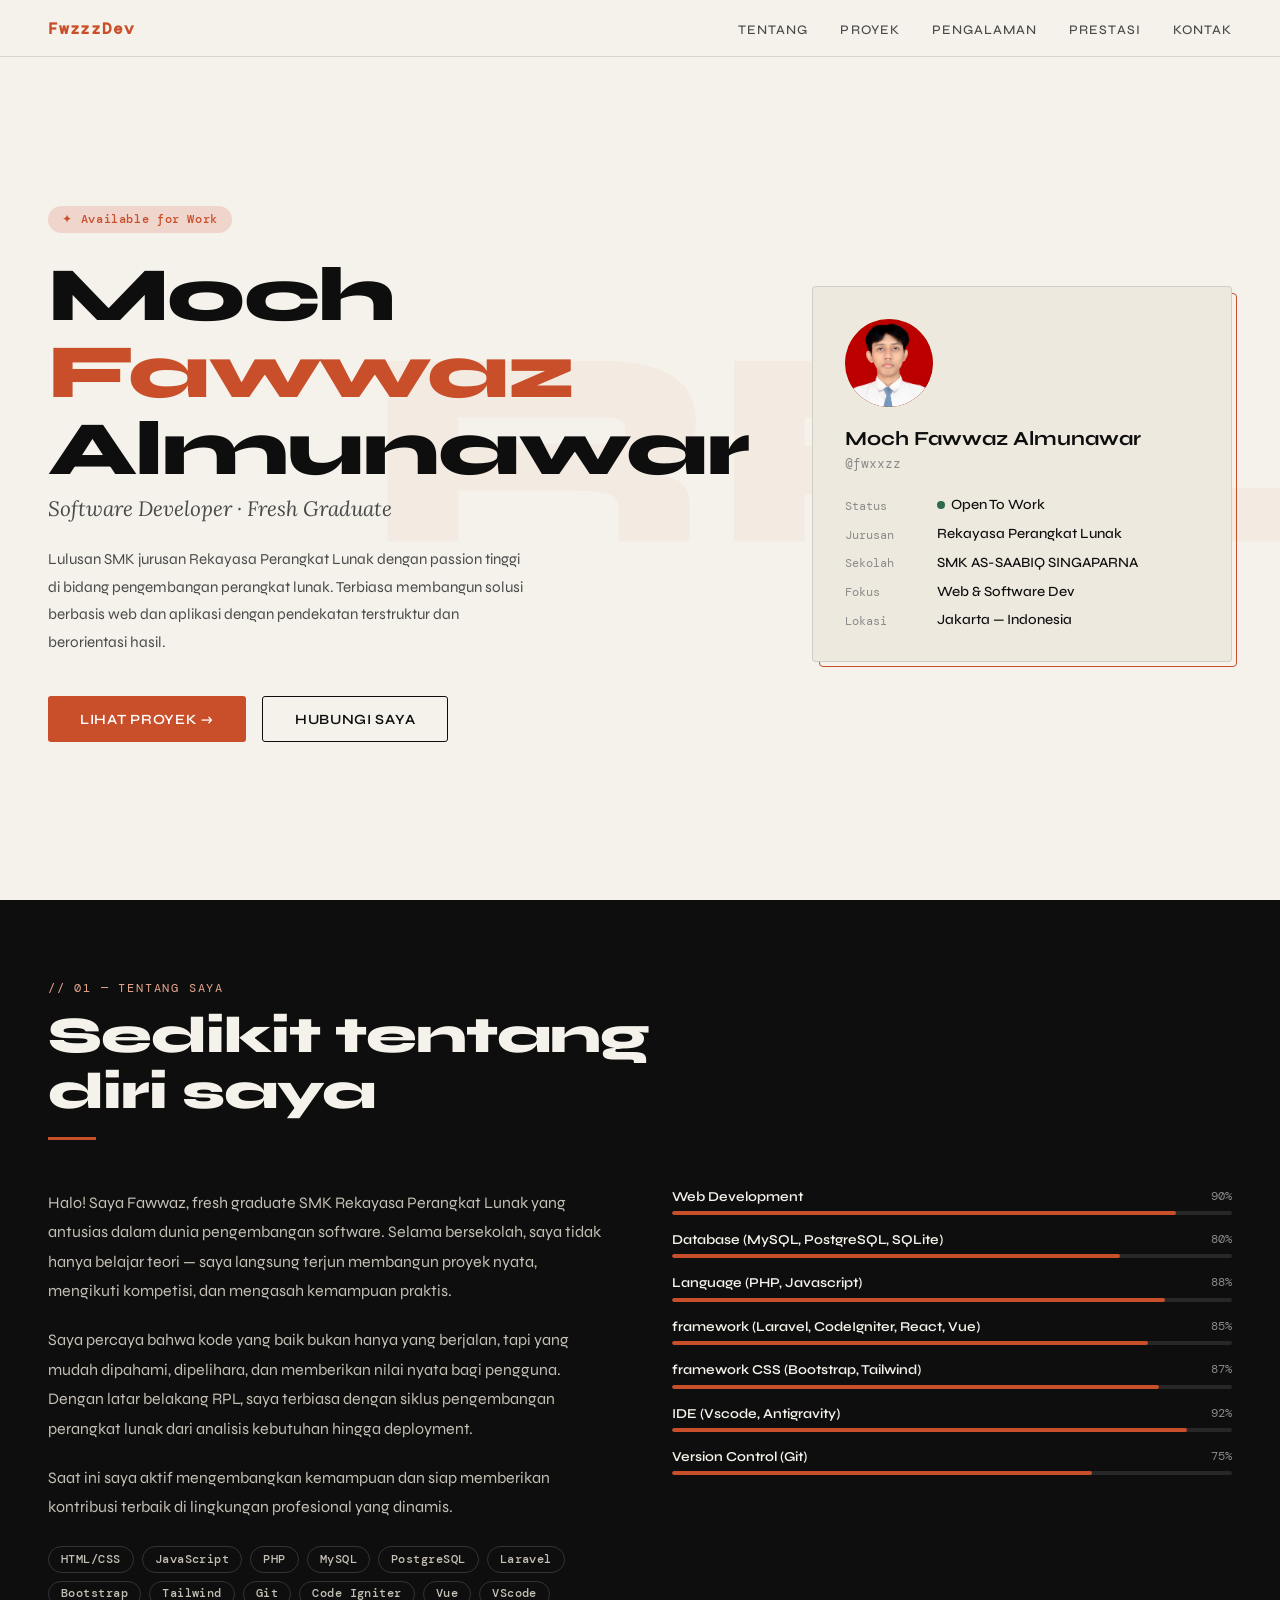
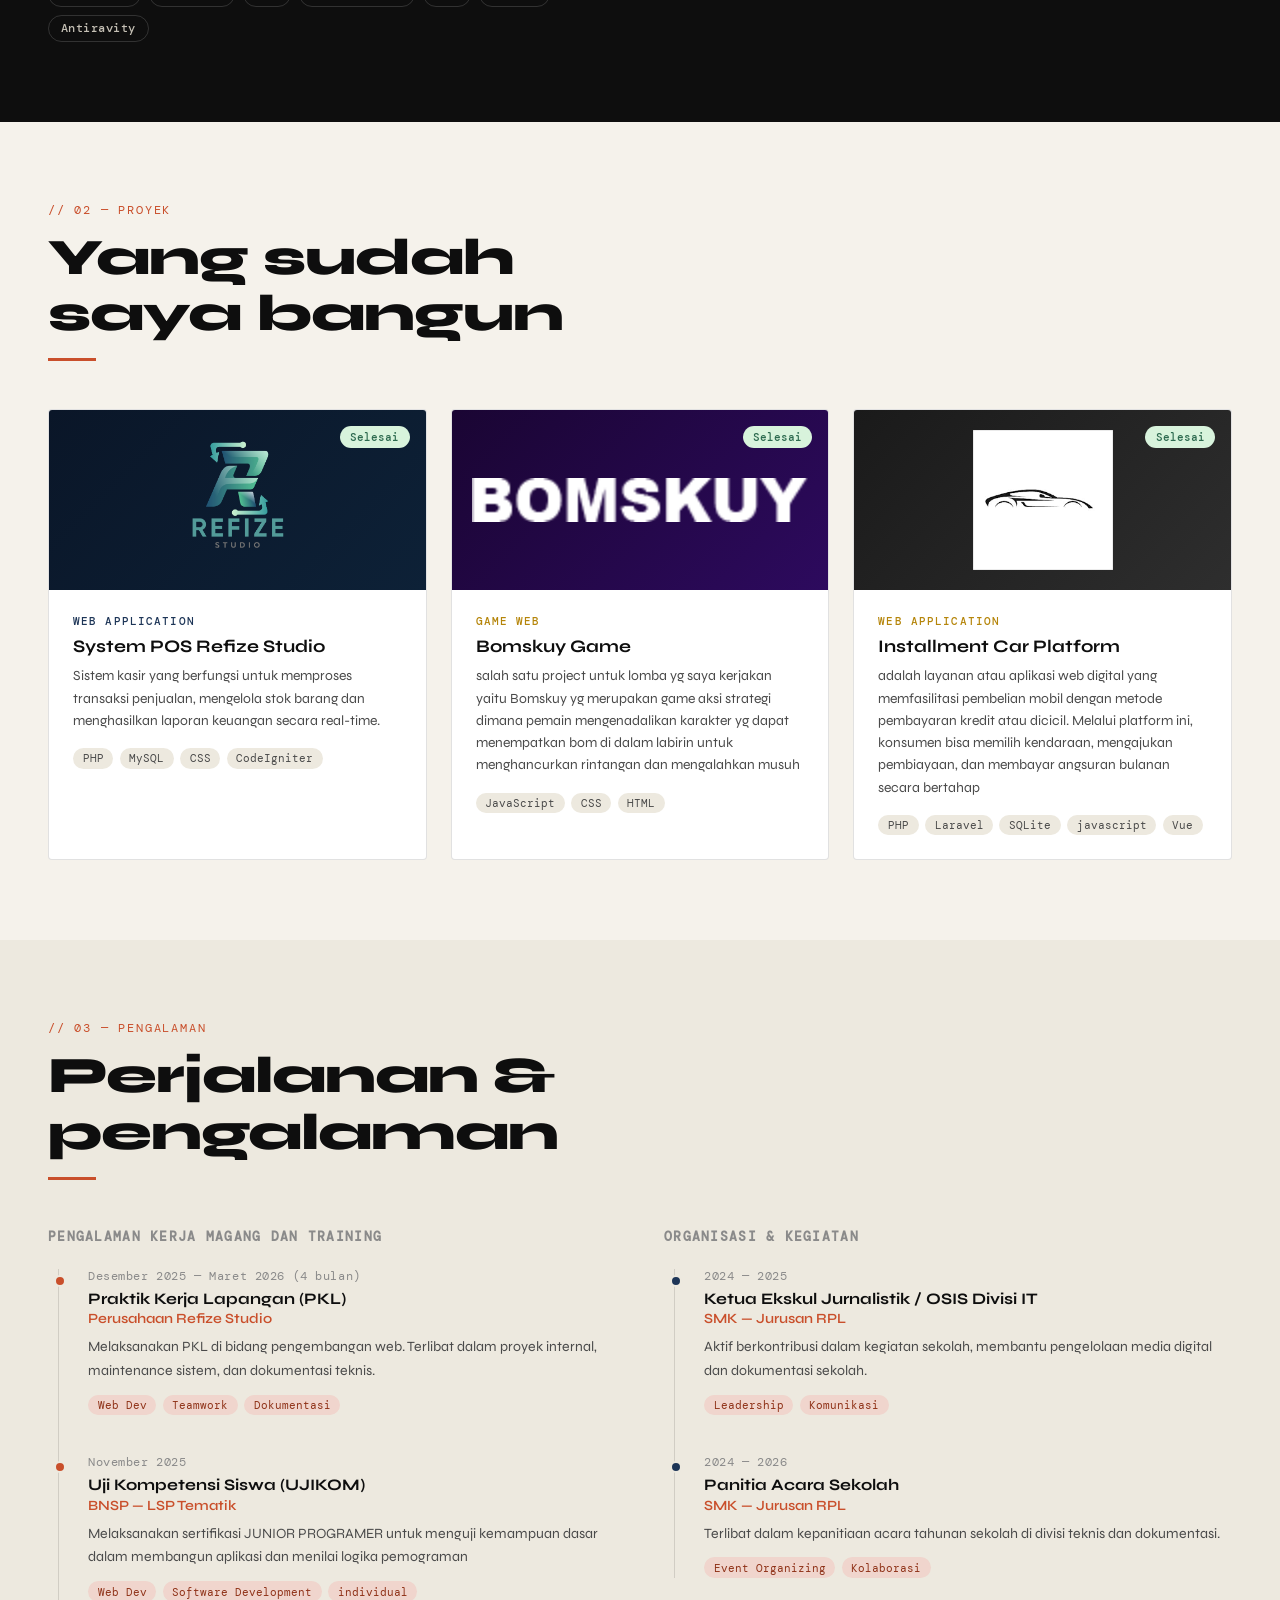
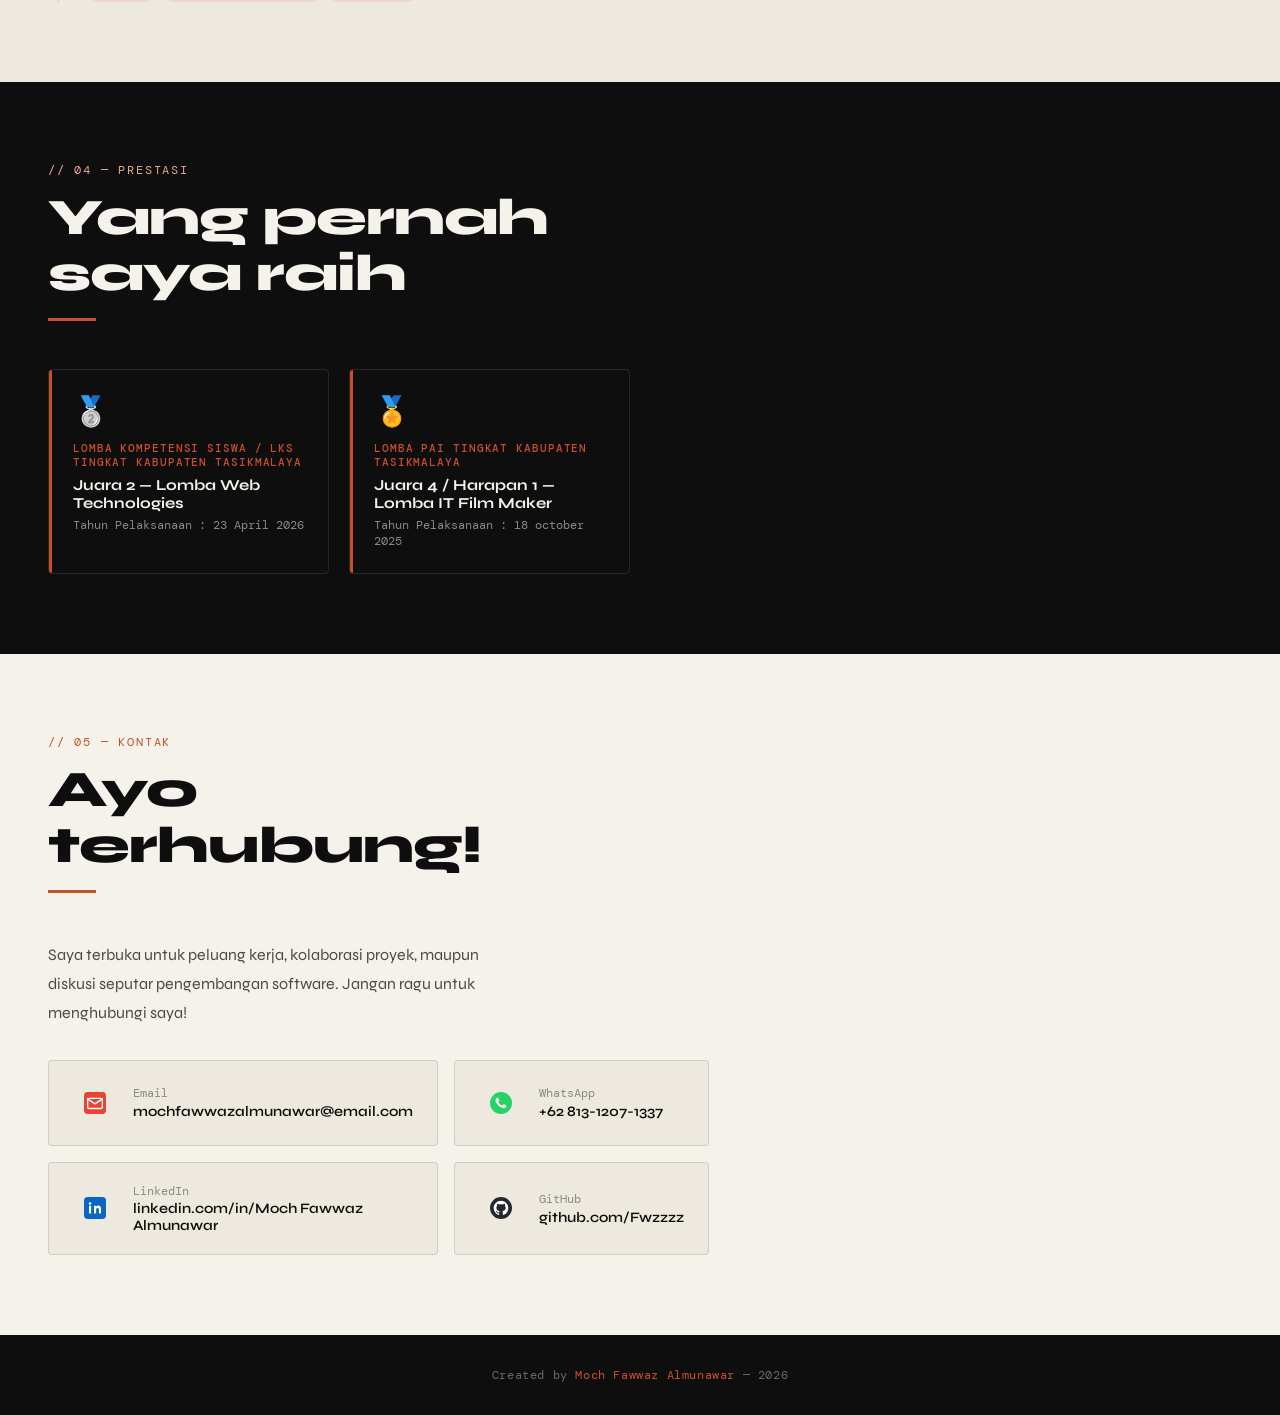
==== index.html @ de3f4bab "Fix index.html" ====
<!DOCTYPE html>
<html lang="id">
<head>
<meta charset="UTF-8">
<meta name="viewport" content="width=device-width, initial-scale=1.0">
<title>Moch Fawwaz Almunawar — RPL Developer</title>
<link href="https://fonts.googleapis.com/css2?family=Syne:wght@400;500;600;700;800&family=DM+Mono:wght@300;400;500&family=Lora:ital,wght@0,400;0,500;1,400&display=swap" rel="stylesheet">
<link rel="stylesheet" href="style.css">
</head>
<body>

<!-- NAV -->
<nav>
  <div class="nav-logo">FwzzzDev</div>
  <ul class="nav-links">
    <li><a href="#about">Tentang</a></li>
    <li><a href="#projects">Proyek</a></li>
    <li><a href="#experience">Pengalaman</a></li>
    <li><a href="#achievements">Prestasi</a></li>
    <li><a href="#contact">Kontak</a></li>
  </ul>
</nav>

<!-- HERO -->
<section id="hero">
  <div class="hero-bg-text">RPL</div>

  <div class="hero-left">
    <div class="hero-tag fade-up">✦ Available for Work</div>
    <h1 class="hero-name fade-up delay-1">Moch<br><span>Fawwaz</span><br>Almunawar</h1>
    <p class="hero-title fade-up delay-2">Software Developer · Fresh Graduate</p>
    <p class="hero-desc fade-up delay-3">
      Lulusan SMK jurusan Rekayasa Perangkat Lunak dengan passion tinggi di bidang pengembangan perangkat lunak. Terbiasa membangun solusi berbasis web dan aplikasi dengan pendekatan terstruktur dan berorientasi hasil.
    </p>
    <div class="hero-cta-group fade-up delay-4">
      <a href="#projects" class="btn-primary">Lihat Proyek →</a>
      <a href="#contact" class="btn-outline">Hubungi Saya</a>
    </div>
  </div>

  <div class="hero-right fade-up delay-2">
    <div class="profile-card">
      <div class="profile-avatar">
        <img src="assets/fawwaz.png" alt="Foto Fawwaz" class="profile-avatar-img">
      </div>
      <div class="profile-name">Moch Fawwaz Almunawar</div>
      <div class="profile-sub">@fwxxzz</div>
      <div class="profile-info">
        <div class="profile-row">
          <span class="label">Status</span>
          <span class="val"><span class="status-dot"></span>Open To Work</span>
        </div>
        <div class="profile-row">
          <span class="label">Jurusan</span>
          <span class="val">Rekayasa Perangkat Lunak</span>
        </div>
        <div class="profile-row">
          <span class="label">Sekolah</span>
          <span class="val">SMK AS-SAABIQ SINGAPARNA</span>
        </div>
        <div class="profile-row">
          <span class="label">Fokus</span>
          <span class="val">Web & Software Dev</span>
        </div>
        <div class="profile-row">
          <span class="label">Lokasi</span>
          <span class="val">Jakarta — Indonesia</span>
        </div>
      </div>
    </div>
  </div>
</section>

<!-- ABOUT -->
<section id="about">
  <div class="section-label">// 01 — Tentang Saya</div>
  <h2 class="section-title">Sedikit tentang<br>diri saya</h2>
  <div class="section-divider"></div>

  <div class="about-grid">
    <div class="about-text">
      <p>
        Halo! Saya Fawwaz, fresh graduate SMK Rekayasa Perangkat Lunak yang antusias dalam dunia pengembangan software. Selama bersekolah, saya tidak hanya belajar teori — saya langsung terjun membangun proyek nyata, mengikuti kompetisi, dan mengasah kemampuan praktis.
      </p>
      <p>
        Saya percaya bahwa kode yang baik bukan hanya yang berjalan, tapi yang mudah dipahami, dipelihara, dan memberikan nilai nyata bagi pengguna. Dengan latar belakang RPL, saya terbiasa dengan siklus pengembangan perangkat lunak dari analisis kebutuhan hingga deployment.
      </p>
      <p>
        Saat ini saya aktif mengembangkan kemampuan dan siap memberikan kontribusi terbaik di lingkungan profesional yang dinamis.
      </p>
      <div class="tech-tags">
        <span class="tech-tag">HTML/CSS</span>
        <span class="tech-tag">JavaScript</span>
        <span class="tech-tag">PHP</span>
        <span class="tech-tag">MySQL</span>
        <span class="tech-tag">PostgreSQL</span>
        <span class="tech-tag">Laravel</span>
        <span class="tech-tag">Bootstrap</span>
        <span class="tech-tag">Tailwind</span>
        <span class="tech-tag">Git</span>
        <span class="tech-tag">Code Igniter</span>
        <span class="tech-tag">Vue</span>
        <span class="tech-tag">VScode</span>
        <span class="tech-tag">Antiravity</span>
      </div>
    </div>

    <div class="skills-grid">
      <div class="skill-item">
        <div class="skill-header"><span class="skill-name">Web Development</span><span class="skill-pct">90%</span></div>
        <div class="skill-bar"><div class="skill-fill" style="width:90%"></div></div>
      </div>
      <div class="skill-item">
        <div class="skill-header"><span class="skill-name">Database (MySQL, PostgreSQL, SQLite)</span><span class="skill-pct">80%</span></div>
        <div class="skill-bar"><div class="skill-fill" style="width:80%"></div></div>
      </div>
      <div class="skill-item">
        <div class="skill-header"><span class="skill-name">Language (PHP, Javascript)</span><span class="skill-pct">88%</span></div>
        <div class="skill-bar"><div class="skill-fill" style="width:88%"></div></div>
      </div>
      <div class="skill-item">
        <div class="skill-header"><span class="skill-name">framework (Laravel, CodeIgniter, React, Vue)</span><span class="skill-pct">85%</span></div>
        <div class="skill-bar"><div class="skill-fill" style="width:85%"></div></div>
      </div>
      <div class="skill-item">
        <div class="skill-header"><span class="skill-name">framework CSS (Bootstrap, Tailwind)</span><span class="skill-pct">87%</span></div>
        <div class="skill-bar"><div class="skill-fill" style="width:87%"></div></div>
      </div>
      <div class="skill-item">
        <div class="skill-header"><span class="skill-name">IDE (Vscode, Antigravity)</span><span class="skill-pct">92%</span></div>
        <div class="skill-bar"><div class="skill-fill" style="width:92%"></div></div>
      </div>
      <div class="skill-item">
        <div class="skill-header"><span class="skill-name">Version Control (Git)</span><span class="skill-pct">75%</span></div>
        <div class="skill-bar"><div class="skill-fill" style="width:75%"></div></div>
      </div>
    </div>
  </div>
</section>

<!-- PROJECTS -->
<section id="projects">
  <div class="section-label">// 02 — Proyek</div>
  <h2 class="section-title">Yang sudah<br>saya bangun</h2>
  <div class="section-divider"></div>

  <div class="projects-grid">

    <a href="https://github.com/Fwzzzz/pos-system-refize" target="_blank" rel="noopener noreferrer"
       class="project-card project-card--linked"
       title="Lihat di GitHub">
      <div class="project-thumb project-thumb--img" style="background: linear-gradient(135deg, #0a1628 0%, #0d2137 100%);">
        <img src="assets/Refize.png" alt="Refize Studio POS" class="project-thumb-img">
        <span class="project-status status-done">Selesai</span>
        <span class="project-github-badge">
          <svg width="14" height="14" viewBox="0 0 24 24" fill="currentColor" style="vertical-align:middle;margin-right:4px"><path d="M12 0C5.37 0 0 5.37 0 12c0 5.31 3.435 9.795 8.205 11.385.6.105.825-.255.825-.57 0-.285-.015-1.23-.015-2.235-3.015.555-3.795-.735-4.035-1.41-.135-.345-.72-1.41-1.23-1.695-.42-.225-1.02-.78-.015-.795.945-.015 1.62.87 1.845 1.23 1.08 1.815 2.805 1.305 3.495.99.105-.78.42-1.305.765-1.605-2.67-.3-5.46-1.335-5.46-5.925 0-1.305.465-2.385 1.23-3.225-.12-.3-.54-1.53.12-3.18 0 0 1.005-.315 3.3 1.23.96-.27 1.98-.405 3-.405s2.04.135 3 .405c2.295-1.56 3.3-1.23 3.3-1.23.66 1.65.24 2.88.12 3.18.765.84 1.23 1.905 1.23 3.225 0 4.605-2.805 5.625-5.475 5.925.435.375.81 1.095.81 2.22 0 1.605-.015 2.895-.015 3.3 0 .315.225.69.825.57A12.02 12.02 0 0 0 24 12c0-6.63-5.37-12-12-12z"/></svg>
          View on GitHub
        </span>
      </div>
      <div class="project-body">
        <div class="project-type" style="color: var(--blue);">Web Application</div>
        <div class="project-title">System POS Refize Studio</div>
        <p class="project-desc">Sistem kasir yang berfungsi untuk memproses transaksi penjualan, mengelola stok barang dan menghasilkan laporan keuangan secara real-time.</p>
        <div class="project-stack">
          <span class="stack-pill">PHP</span>
          <span class="stack-pill">MySQL</span>
          <span class="stack-pill">CSS</span>
          <span class="stack-pill">CodeIgniter</span>
        </div>
      </div>
    </a>

    <a href="https://github.com/Fwzzzz/game-web-bomberman" target="_blank" rel="noopener noreferrer"
       class="project-card project-card--linked"
       title="Lihat di GitHub">
      <div class="project-thumb project-thumb--img" style="background: linear-gradient(135deg, #1a0533 0%, #2d0a5e 100%);">
        <img src="assets/bomskuy.png" alt="Bomskuy Game" class="project-thumb-img">
        <span class="project-status status-done">Selesai</span>
      </div>
      <div class="project-body">
        <div class="project-type" style="color: var(--gold);">Game Web</div>
        <div class="project-title">Bomskuy Game</div>
        <p class="project-desc">salah satu project untuk lomba yg saya kerjakan yaitu Bomskuy yg merupakan game aksi strategi dimana pemain mengenadalikan karakter yg dapat menempatkan bom di dalam labirin untuk menghancurkan rintangan dan mengalahkan musuh</p>
        <div class="project-stack">
          <span class="stack-pill">JavaScript</span>
          <span class="stack-pill">CSS</span>
          <span class="stack-pill">HTML</span>
        </div>
      </div>
    </a>

    <a href="https://github.com/Fwzzzz/car-rental-system" target="_blank" rel="noopener noreferrer"
       class="project-card project-card--linked"
       title="Lihat di GitHub">
      <div class="project-thumb project-thumb--img" style="background: linear-gradient(135deg, #1a1a1a 0%, #2e2e2e 100%);">
        <img src="assets/mobil.png" alt="Sistem Rental Mobil" class="project-thumb-img">
        <span class="project-status status-done">Selesai</span> 
      </div>
      <div class="project-body">
        <div class="project-type" style="color: var(--gold);">Web Application</div>
        <div class="project-title">Installment Car Platform</div>
        <p class="project-desc">adalah layanan atau aplikasi web digital yang memfasilitasi pembelian mobil dengan metode pembayaran kredit atau dicicil. Melalui platform ini, konsumen bisa memilih kendaraan, mengajukan pembiayaan, dan membayar angsuran bulanan secara bertahap</p>
        <div class="project-stack">
          <span class="stack-pill">PHP</span>
          <span class="stack-pill">Laravel</span>
          <span class="stack-pill">SQLite</span>
          <span class="stack-pill">javascript</span>
          <span class="stack-pill">Vue</span>
        </div>
      </div>
    </a>
    
</section>

<!-- EXPERIENCE -->
<section id="experience">
  <div class="section-label">// 03 — Pengalaman</div>
  <h2 class="section-title">Perjalanan &<br>pengalaman</h2>
  <div class="section-divider"></div>

  <div style="display: grid; grid-template-columns: 1fr 1fr; gap: 3rem; align-items: start;">
    <div>
      <h3 style="font-size: 0.8rem; font-family: var(--font-mono); color: var(--ink-muted); letter-spacing: 0.1em; text-transform: uppercase; margin-bottom: 1.5rem;">Pengalaman Kerja Magang dan Training</h3>
      <div class="timeline">
        <div class="timeline-item">
          <div class="timeline-dot"></div>
          <div class="timeline-date">Desember 2025 — Maret 2026 (4 bulan)</div>
          <div class="timeline-role">Praktik Kerja Lapangan (PKL)</div>
          <div class="timeline-org">Perusahaan Refize Studio</div>
          <p class="timeline-desc">Melaksanakan PKL di bidang pengembangan web. Terlibat dalam proyek internal, maintenance sistem, dan dokumentasi teknis.</p>
          <div class="timeline-tags">
            <span class="timeline-tag">Web Dev</span>
            <span class="timeline-tag">Teamwork</span>
            <span class="timeline-tag">Dokumentasi</span>
          </div>
        </div>

        <div class="timeline-item">
          <div class="timeline-dot"></div>
          <div class="timeline-date">November 2025</div>
          <div class="timeline-role">Uji Kompetensi Siswa (UJIKOM)</div>
          <div class="timeline-org">BNSP — LSP Tematik</div>
          <p class="timeline-desc">Melaksanakan sertifikasi JUNIOR PROGRAMER untuk menguji kemampuan dasar dalam membangun aplikasi dan menilai logika pemograman</p>
          <div class="timeline-tags">
            <span class="timeline-tag">Web Dev</span>
            <span class="timeline-tag">Software Development</span>
            <span class="timeline-tag">individual</span>
          </div>
        </div>
      </div>
    </div>

    <div>
      <h3 style="font-size: 0.8rem; font-family: var(--font-mono); color: var(--ink-muted); letter-spacing: 0.1em; text-transform: uppercase; margin-bottom: 1.5rem;">Organisasi & Kegiatan</h3>
      <div class="timeline">
        <div class="timeline-item">
          <div class="timeline-dot" style="background: var(--blue);"></div>
          <div class="timeline-date">2024 — 2025</div>
          <div class="timeline-role">Ketua Ekskul Jurnalistik / OSIS Divisi IT</div>
          <div class="timeline-org">SMK — Jurusan RPL</div>
          <p class="timeline-desc">Aktif berkontribusi dalam kegiatan sekolah, membantu pengelolaan media digital dan dokumentasi sekolah.</p>
          <div class="timeline-tags">
            <span class="timeline-tag">Leadership</span>
            <span class="timeline-tag">Komunikasi</span>
          </div>
        </div>

        <div class="timeline-item">
          <div class="timeline-dot" style="background: var(--blue);"></div>
          <div class="timeline-date">2024 — 2026</div>
          <div class="timeline-role">Panitia Acara Sekolah</div>
          <div class="timeline-org">SMK — Jurusan RPL</div>
          <p class="timeline-desc">Terlibat dalam kepanitiaan acara tahunan sekolah di divisi teknis dan dokumentasi.</p>
          <div class="timeline-tags">
            <span class="timeline-tag">Event Organizing</span>
            <span class="timeline-tag">Kolaborasi</span>
          </div>
        </div>
      </div>
    </div>
  </div>

</section>

<!-- ACHIEVEMENTS -->
<section id="achievements">
  <div class="section-label">// 04 — Prestasi</div>
  <h2 class="section-title">Yang pernah<br>saya raih</h2>
  <div class="section-divider"></div>

  <div class="achievements-grid">

    <div class="achievement-card">
      <span class="achievement-medal">🥈</span>
      <div class="achievement-level">Lomba Kompetensi Siswa / LKS Tingkat Kabupaten TASIKMALAYA</div>
      <div class="achievement-title">Juara 2 — Lomba Web Technologies</div>
      <div class="achievement-year">Tahun Pelaksanaan : 23 April 2026</div>
    </div>

    <div class="achievement-card">
      <span class="achievement-medal">🏅</span>
      <div class="achievement-level">Lomba PAI Tingkat Kabupaten TASIKMALAYA</div>
      <div class="achievement-title">Juara 4 / Harapan 1 — Lomba IT Film Maker</div>
      <div class="achievement-year">Tahun Pelaksanaan : 18 october 2025</div>
    </div>
  </div>

</section>

<!-- CONTACT -->
<section id="contact">
  <div class="contact-wrap">
    <div class="section-label">// 05 — Kontak</div>
    <h2 class="section-title">Ayo<br>terhubung!</h2>
    <div class="section-divider"></div>
    <p style="font-size: 1rem; line-height: 1.8; color: var(--ink-soft); max-width: 480px;">
      Saya terbuka untuk peluang kerja, kolaborasi proyek, maupun diskusi seputar pengembangan software. Jangan ragu untuk menghubungi saya!
    </p>

    <div class="contact-grid">

      <!-- EMAIL -->
      <a href="mailto:mochfawwazalmunawar@email.com" class="contact-card">
        <div class="contact-icon contact-icon--email">
          <svg xmlns="http://www.w3.org/2000/svg" width="22" height="22" viewBox="0 0 24 24" fill="none">
            <rect width="24" height="24" rx="4" fill="#EA4335"/>
            <path d="M4 7.5L12 13L20 7.5" stroke="white" stroke-width="1.5" stroke-linecap="round" stroke-linejoin="round"/>
            <rect x="4" y="7" width="16" height="11" rx="1.5" stroke="white" stroke-width="1.5" fill="none"/>
          </svg>
        </div>
        <div>
          <div class="contact-label">Email</div>
          <div class="contact-val">mochfawwazalmunawar@email.com</div>
        </div>
      </a>

      <!-- WHATSAPP -->
      <a href="https://wa.me/6281312071337" class="contact-card" target="_blank" rel="noopener noreferrer">
        <div class="contact-icon contact-icon--wa">
          <svg xmlns="http://www.w3.org/2000/svg" width="22" height="22" viewBox="0 0 24 24" fill="white">
            <rect width="24" height="24" rx="12" fill="#25D366"/>
            <path d="M17.472 14.382c-.297-.149-1.758-.867-2.03-.967-.273-.099-.471-.148-.67.15-.197.297-.767.966-.94 1.164-.173.199-.347.223-.644.075-.297-.15-1.255-.463-2.39-1.475-.883-.788-1.48-1.761-1.653-2.059-.173-.297-.018-.458.13-.606.134-.133.298-.347.446-.52.149-.174.198-.298.298-.497.099-.198.05-.371-.025-.52-.075-.149-.669-1.612-.916-2.207-.242-.579-.487-.5-.669-.51-.173-.008-.371-.01-.57-.01-.198 0-.52.074-.792.372-.272.297-1.04 1.016-1.04 2.479 0 1.462 1.065 2.875 1.213 3.074.149.198 2.096 3.2 5.077 4.487.709.306 1.262.489 1.694.625.712.227 1.36.195 1.871.118.571-.085 1.758-.719 2.006-1.413.248-.694.248-1.289.173-1.413-.074-.124-.272-.198-.57-.347z"/>
          </svg>
        </div>
        <div>
          <div class="contact-label">WhatsApp</div>
          <div class="contact-val">+62 813-1207-1337</div>
        </div>
      </a>

      <!-- LINKEDIN -->
      <a href="https://linkedin.com/in/Moch Fawwaz Al munawar" class="contact-card" target="_blank" rel="noopener noreferrer">
        <div class="contact-icon contact-icon--linkedin">
          <svg xmlns="http://www.w3.org/2000/svg" width="22" height="22" viewBox="0 0 24 24" fill="white">
            <rect width="24" height="24" rx="4" fill="#0A66C2"/>
            <path d="M7.75 9.5H5.5V18H7.75V9.5Z"/>
            <circle cx="6.625" cy="7.125" r="1.375"/>
            <path d="M18.5 18H16.25V13.75C16.25 12.75 15.625 12 14.75 12C13.875 12 13.25 12.75 13.25 13.75V18H11V9.5H13.25V10.625C13.75 9.875 14.625 9.375 15.625 9.375C17.25 9.375 18.5 10.625 18.5 12.5V18Z"/>
          </svg>
        </div>
        <div>
          <div class="contact-label">LinkedIn</div>
          <div class="contact-val">linkedin.com/in/Moch Fawwaz Almunawar</div>
        </div>
      </a>

      <!-- GITHUB -->
      <a href="https://github.com/Fwzzzz" class="contact-card" target="_blank" rel="noopener noreferrer">
        <div class="contact-icon contact-icon--github">
          <svg xmlns="http://www.w3.org/2000/svg" width="22" height="22" viewBox="0 0 24 24" fill="white">
            <rect width="24" height="24" rx="12" fill="#24292F"/>
            <path fill-rule="evenodd" clip-rule="evenodd" d="M12 4C7.58 4 4 7.58 4 12c0 3.54 2.29 6.53 5.47 7.59.4.07.55-.17.55-.38 0-.19-.01-.82-.01-1.49-2.01.37-2.53-.49-2.69-.94-.09-.23-.48-.94-.82-1.13-.28-.15-.68-.52-.01-.53.63-.01 1.08.58 1.23.82.72 1.21 1.87.87 2.33.66.07-.52.28-.87.51-1.07-1.78-.2-3.64-.89-3.64-3.95 0-.87.31-1.59.82-2.15-.08-.2-.36-1.02.08-2.12 0 0 .67-.21 2.2.82a7.65 7.65 0 0 1 2-.27c.68 0 1.36.09 2 .27 1.53-1.04 2.2-.82 2.2-.82.44 1.1.16 1.92.08 2.12.51.56.82 1.27.82 2.15 0 3.07-1.87 3.75-3.65 3.95.29.25.54.73.54 1.48 0 1.07-.01 1.93-.01 2.2 0 .21.15.46.55.38A8.013 8.013 0 0 0 20 12c0-4.42-3.58-8-8-8z"/>
          </svg>
        </div>
        <div>
          <div class="contact-label">GitHub</div>
          <div class="contact-val">github.com/Fwzzzz</div>
        </div>
      </a>

    </div>
  </div>
</section>

<!-- FOOTER -->
<footer>
  <p>Created by <span>Moch Fawwaz Almunawar</span> — 2026</p>
</footer>

</body>
</html>
---- style.css ----
/* =============================================
   Portfolio — Moch Fawwaz Almunawar
   style.css
   ============================================= */

*, *::before, *::after { box-sizing: border-box; margin: 0; padding: 0; }

:root {
  --ink: #0e0e0e;
  --ink-soft: #4a4a4a;
  --ink-muted: #8a8a8a;
  --paper: #f5f2eb;
  --paper-warm: #ede9df;
  --accent: #c94f2b;
  --accent-light: #f0d5cd;
  --accent-dark: #8f3218;
  --green: #2d6a4f;
  --green-light: #d8f3dc;
  --blue: #1d3557;
  --blue-light: #d6e4f0;
  --gold: #b5850a;
  --gold-light: #fef3cd;
  --border: rgba(14,14,14,0.12);
  --font-display: 'Syne', sans-serif;
  --font-mono: 'DM Mono', monospace;
  --font-serif: 'Lora', serif;
}

html { scroll-behavior: smooth; }
body {
  font-family: var(--font-display);
  background: var(--paper);
  color: var(--ink);
  overflow-x: hidden;
}

/* ---- NAV ---- */
nav {
  position: fixed; top: 0; left: 0; right: 0; z-index: 100;
  display: flex; align-items: center; justify-content: space-between;
  padding: 1.1rem 3rem;
  background: rgba(245,242,235,0.88);
  backdrop-filter: blur(12px);
  border-bottom: 1px solid var(--border);
}
.nav-logo {
  font-size: 1rem; font-weight: 700; letter-spacing: 0.05em;
  color: var(--accent); font-family: var(--font-mono);
}
.nav-links { display: flex; gap: 2rem; list-style: none; }
.nav-links a {
  font-size: 0.82rem; font-weight: 500; letter-spacing: 0.08em;
  color: var(--ink-soft); text-decoration: none; text-transform: uppercase;
  transition: color 0.2s;
}
.nav-links a:hover { color: var(--accent); }

/* ---- HERO ---- */
#hero {
  min-height: 100vh;
  display: grid; grid-template-columns: 1fr 1fr;
  align-items: center;
  padding: 6rem 3rem 3rem;
  gap: 4rem;
  position: relative;
  overflow: hidden;
}
.hero-bg-text {
  position: absolute; right: -2rem; top: 50%; transform: translateY(-50%);
  font-size: 22vw; font-weight: 800; color: rgba(201,79,43,0.05);
  line-height: 1; pointer-events: none; user-select: none;
  font-family: var(--font-display);
}
.hero-left { position: relative; z-index: 1; }
.hero-tag {
  display: inline-block;
  font-family: var(--font-mono); font-size: 0.78rem; font-weight: 500;
  color: var(--accent); background: var(--accent-light);
  padding: 0.35rem 0.9rem; border-radius: 2rem; margin-bottom: 1.5rem;
  letter-spacing: 0.05em;
}
.hero-name {
  font-size: clamp(2.8rem, 6vw, 5.5rem);
  font-weight: 800; line-height: 1.0;
  letter-spacing: -0.02em;
  margin-bottom: 0.5rem;
}
.hero-name span { color: var(--accent); }
.hero-title {
  font-family: var(--font-serif); font-style: italic;
  font-size: 1.3rem; color: var(--ink-soft);
  margin-bottom: 1.5rem;
}
.hero-desc {
  font-size: 0.95rem; line-height: 1.8; color: var(--ink-soft);
  max-width: 480px; margin-bottom: 2.5rem;
}
.hero-cta-group { display: flex; gap: 1rem; flex-wrap: wrap; }
.btn-primary {
  display: inline-flex; align-items: center; gap: 0.5rem;
  background: var(--accent); color: #fff;
  padding: 0.85rem 2rem; border-radius: 3px;
  font-family: var(--font-display); font-weight: 600; font-size: 0.88rem;
  letter-spacing: 0.05em; text-decoration: none; text-transform: uppercase;
  transition: background 0.2s, transform 0.15s;
  border: none; cursor: pointer;
}
.btn-primary:hover { background: var(--accent-dark); transform: translateY(-1px); }
.btn-outline {
  display: inline-flex; align-items: center; gap: 0.5rem;
  border: 1.5px solid var(--ink); color: var(--ink);
  padding: 0.85rem 2rem; border-radius: 3px;
  font-family: var(--font-display); font-weight: 600; font-size: 0.88rem;
  letter-spacing: 0.05em; text-decoration: none; text-transform: uppercase;
  transition: border-color 0.2s, color 0.2s, transform 0.15s;
}
.btn-outline:hover { border-color: var(--accent); color: var(--accent); transform: translateY(-1px); }

.hero-right { position: relative; z-index: 1; }
.profile-card {
  background: var(--paper-warm); border: 1px solid var(--border);
  border-radius: 4px; padding: 2rem;
  position: relative;
}
.profile-card::before {
  content: '';
  position: absolute; top: 6px; left: 6px; right: -6px; bottom: -6px;
  border: 1px solid var(--accent); border-radius: 4px; z-index: -1;
}
.profile-avatar {
  width: 88px; height: 88px; border-radius: 50%;
  background: linear-gradient(135deg, var(--accent) 0%, var(--accent-dark) 100%);
  display: flex; align-items: center; justify-content: center;
  font-size: 2.2rem; font-weight: 800; color: #fff;
  margin-bottom: 1.2rem; letter-spacing: -0.02em;
  overflow: hidden;
}
.profile-avatar-img {
  width: 100%; height: 100%;
  object-fit: cover; object-position: top center;
  border-radius: 50%;
  display: block;
}
.profile-name { font-size: 1.25rem; font-weight: 700; margin-bottom: 0.25rem; }
.profile-sub { font-size: 0.82rem; color: var(--ink-muted); font-family: var(--font-mono); margin-bottom: 1.5rem; }
.profile-info { display: flex; flex-direction: column; gap: 0.7rem; }
.profile-row {
  display: flex; align-items: flex-start; gap: 0.75rem;
  font-size: 0.88rem;
}
.profile-row .label {
  font-family: var(--font-mono); font-size: 0.75rem; color: var(--ink-muted);
  min-width: 80px; padding-top: 0.1rem;
}
.profile-row .val { color: var(--ink); font-weight: 500; }
.status-dot {
  display: inline-block; width: 8px; height: 8px; border-radius: 50%;
  background: var(--green); margin-right: 6px;
  animation: pulse 2s infinite;
}
@keyframes pulse {
  0%, 100% { opacity: 1; }
  50% { opacity: 0.4; }
}

/* ---- SECTION BASE ---- */
section { padding: 5rem 3rem; }
.section-label {
  font-family: var(--font-mono); font-size: 0.75rem;
  color: var(--accent); letter-spacing: 0.15em; text-transform: uppercase;
  margin-bottom: 0.75rem;
}
.section-title {
  font-size: clamp(2rem, 4vw, 3.2rem);
  font-weight: 800; letter-spacing: -0.02em; line-height: 1.1;
  margin-bottom: 1rem;
}
.section-divider {
  width: 3rem; height: 3px; background: var(--accent);
  margin-bottom: 3rem;
}

/* ---- ABOUT ---- */
#about { background: var(--ink); color: #f5f2eb; }
#about .section-label { color: #e8a88e; }
#about .section-title { color: #f5f2eb; }
#about .section-divider { background: var(--accent); }
.about-grid { display: grid; grid-template-columns: 1fr 1fr; gap: 4rem; align-items: start; }
.about-text p {
  font-size: 1rem; line-height: 1.85; color: #c5c0b5;
  margin-bottom: 1.2rem;
}
.about-text p:last-child { margin-bottom: 0; }
.skills-grid { display: flex; flex-direction: column; gap: 1rem; }
.skill-item {}
.skill-header { display: flex; justify-content: space-between; margin-bottom: 0.4rem; }
.skill-name { font-size: 0.85rem; font-weight: 600; color: #f5f2eb; }
.skill-pct { font-family: var(--font-mono); font-size: 0.78rem; color: #8a8a8a; }
.skill-bar {
  height: 4px; background: rgba(255,255,255,0.1); border-radius: 2px; overflow: hidden;
}
.skill-fill {
  height: 100%; background: var(--accent); border-radius: 2px;
  transform-origin: left; animation: fillBar 1.2s ease forwards;
}
@keyframes fillBar { from { transform: scaleX(0); } to { transform: scaleX(1); } }
.tech-tags { display: flex; flex-wrap: wrap; gap: 0.5rem; margin-top: 1.5rem; }
.tech-tag {
  font-family: var(--font-mono); font-size: 0.72rem; font-weight: 500;
  padding: 0.3rem 0.75rem; border: 1px solid rgba(255,255,255,0.15);
  border-radius: 2rem; color: #c5c0b5;
  letter-spacing: 0.04em;
}

/* ---- PROJECTS ---- */
#projects { background: var(--paper); }
.projects-grid { display: grid; grid-template-columns: repeat(auto-fill, minmax(320px, 1fr)); gap: 1.5rem; }
.project-card {
  background: #fff; border: 1px solid var(--border);
  border-radius: 4px; overflow: hidden;
  transition: transform 0.2s, box-shadow 0.2s;
  position: relative;
}
.project-card:hover { transform: translateY(-4px); box-shadow: 0 12px 32px rgba(0,0,0,0.1); }
.project-thumb {
  height: 180px; display: flex; align-items: center; justify-content: center;
  font-size: 3.5rem; position: relative; overflow: hidden;
}
/* thumbnail pakai gambar */
.project-thumb--img {
  padding: 0;
}
.project-thumb-img {
  width: 100%; height: 100%;
  object-fit: contain;
  object-position: center;
  padding: 1.25rem;
  display: block;
  transition: transform 0.3s ease;
}
.project-card:hover .project-thumb-img {
  transform: scale(1.04);
}
.project-body { padding: 1.5rem; }
.project-type {
  font-family: var(--font-mono); font-size: 0.7rem; font-weight: 500;
  text-transform: uppercase; letter-spacing: 0.1em;
  margin-bottom: 0.5rem;
}
.project-title { font-size: 1.1rem; font-weight: 700; margin-bottom: 0.5rem; }
.project-desc { font-size: 0.87rem; line-height: 1.6; color: var(--ink-soft); margin-bottom: 1rem; }
.project-stack { display: flex; flex-wrap: wrap; gap: 0.4rem; }
.stack-pill {
  font-family: var(--font-mono); font-size: 0.7rem;
  padding: 0.2rem 0.6rem; border-radius: 2rem;
  background: var(--paper-warm); color: var(--ink-soft);
}
.project-status {
  position: absolute; top: 1rem; right: 1rem;
  font-family: var(--font-mono); font-size: 0.68rem; font-weight: 500;
  padding: 0.25rem 0.65rem; border-radius: 2rem;
}
.status-done { background: var(--green-light); color: var(--green); }
.status-wip { background: var(--gold-light); color: var(--gold); }

/* ---- LINKED PROJECT CARD ---- */
a.project-card--linked {
  display: block;
  text-decoration: none;
  color: inherit;
  cursor: pointer;
}
a.project-card--linked:hover {
  transform: translateY(-4px);
  box-shadow: 0 12px 32px rgba(0,0,0,0.1);
  border-color: var(--accent);
}
a.project-card--linked:hover .project-title {
  color: var(--accent);
}
a.project-card--linked .project-title {
  transition: color 0.2s;
}
.project-github-badge {
  position: absolute;
  bottom: 0.75rem;
  left: 50%;
  transform: translateX(-50%) translateY(4px);
  opacity: 0;
  background: rgba(10,10,10,0.82);
  color: #fff;
  font-family: var(--font-mono);
  font-size: 0.7rem;
  font-weight: 500;
  letter-spacing: 0.06em;
  padding: 0.3rem 0.85rem;
  border-radius: 2rem;
  white-space: nowrap;
  pointer-events: none;
  transition: opacity 0.2s, transform 0.2s;
}
a.project-card--linked:hover .project-github-badge {
  opacity: 1;
  transform: translateX(-50%) translateY(0);
}

/* ---- EXPERIENCE ---- */
#experience { background: var(--paper-warm); }
.timeline { position: relative; padding-left: 2.5rem; }
.timeline::before {
  content: ''; position: absolute; left: 0.6rem; top: 0; bottom: 0;
  width: 1px; background: var(--border);
}
.timeline-item { position: relative; margin-bottom: 2.5rem; }
.timeline-item:last-child { margin-bottom: 0; }
.timeline-dot {
  position: absolute; left: -2.15rem; top: 0.35rem;
  width: 12px; height: 12px; border-radius: 50%;
  background: var(--accent); border: 2px solid var(--paper-warm);
  z-index: 1;
}
.timeline-date {
  font-family: var(--font-mono); font-size: 0.72rem; color: var(--ink-muted);
  margin-bottom: 0.3rem; letter-spacing: 0.05em;
}
.timeline-role { font-size: 1rem; font-weight: 700; margin-bottom: 0.15rem; }
.timeline-org { font-size: 0.88rem; color: var(--accent); font-weight: 600; margin-bottom: 0.5rem; }
.timeline-desc { font-size: 0.88rem; line-height: 1.7; color: var(--ink-soft); }
.timeline-tags { display: flex; flex-wrap: wrap; gap: 0.4rem; margin-top: 0.75rem; }
.timeline-tag {
  font-family: var(--font-mono); font-size: 0.7rem;
  padding: 0.2rem 0.6rem; border-radius: 2rem;
  background: var(--accent-light); color: var(--accent-dark);
}

/* ---- ACHIEVEMENTS ---- */
#achievements { background: var(--ink); color: #f5f2eb; }
#achievements .section-label { color: #e8a88e; }
#achievements .section-title { color: #f5f2eb; }
#achievements .section-divider { background: var(--accent); }
.achievements-grid { display: grid; grid-template-columns: repeat(auto-fill, minmax(280px, 1fr)); gap: 1.25rem; }
.achievement-card {
  border: 1px solid rgba(255,255,255,0.1);
  border-radius: 4px; padding: 1.5rem;
  transition: border-color 0.2s, transform 0.2s;
  position: relative; overflow: hidden;
}
.achievement-card::before {
  content: ''; position: absolute; left: 0; top: 0; bottom: 0;
  width: 3px; background: var(--accent);
}
.achievement-card:hover { border-color: rgba(201,79,43,0.4); transform: translateY(-2px); }
.achievement-medal {
  font-size: 1.8rem; margin-bottom: 0.75rem;
  display: block;
}
.achievement-level {
  font-family: var(--font-mono); font-size: 0.7rem; font-weight: 500;
  color: var(--accent); letter-spacing: 0.08em; text-transform: uppercase;
  margin-bottom: 0.4rem;
}
.achievement-title { font-size: 0.95rem; font-weight: 700; color: #f5f2eb; margin-bottom: 0.3rem; }
.achievement-year { font-family: var(--font-mono); font-size: 0.78rem; color: #8a8a8a; }

/* ---- CONTACT ---- */
#contact { background: var(--paper); }
.contact-wrap {
  max-width: 640px;
}
.contact-grid { display: grid; grid-template-columns: 1fr 1fr; gap: 1rem; margin-top: 2rem; }
.contact-card {
  display: flex; align-items: center; gap: 1rem;
  padding: 1.25rem 1.5rem;
  background: var(--paper-warm); border: 1px solid var(--border);
  border-radius: 4px; text-decoration: none; color: var(--ink);
  transition: border-color 0.2s, transform 0.15s;
}
.contact-card:hover { border-color: var(--accent); transform: translateY(-2px); }
.contact-icon {
  width: 44px; height: 44px; border-radius: 10px;
  display: flex; align-items: center; justify-content: center;
  flex-shrink: 0;
  background: transparent;
  transition: transform 0.2s, filter 0.2s;
}
.contact-card:hover .contact-icon {
  transform: scale(1.1);
  filter: brightness(1.1);
}
.contact-label { font-size: 0.75rem; color: var(--ink-muted); margin-bottom: 0.1rem; font-family: var(--font-mono); }
.contact-val { font-size: 0.9rem; font-weight: 600; }

/* ---- FOOTER ---- */
footer {
  background: var(--ink); color: rgba(245,242,235,0.4);
  text-align: center; padding: 2rem;
  font-family: var(--font-mono); font-size: 0.75rem;
  letter-spacing: 0.05em;
}
footer span { color: var(--accent); }

/* ---- ANIMATIONS ---- */
.fade-up {
  opacity: 0; transform: translateY(30px);
  animation: fadeUp 0.7s ease forwards;
}
@keyframes fadeUp { to { opacity: 1; transform: translateY(0); } }
.delay-1 { animation-delay: 0.1s; }
.delay-2 { animation-delay: 0.2s; }
.delay-3 { animation-delay: 0.3s; }
.delay-4 { animation-delay: 0.4s; }

/* ---- RESPONSIVE ---- */
@media (max-width: 768px) {
  nav { padding: 1rem 1.5rem; }
  .nav-links { display: none; }
  #hero { grid-template-columns: 1fr; padding: 5rem 1.5rem 3rem; gap: 2.5rem; }
  .hero-bg-text { font-size: 40vw; }
  .hero-right { order: -1; }
  section { padding: 4rem 1.5rem; }
  .about-grid { grid-template-columns: 1fr; gap: 2.5rem; }
  .contact-grid { grid-template-columns: 1fr; }
}
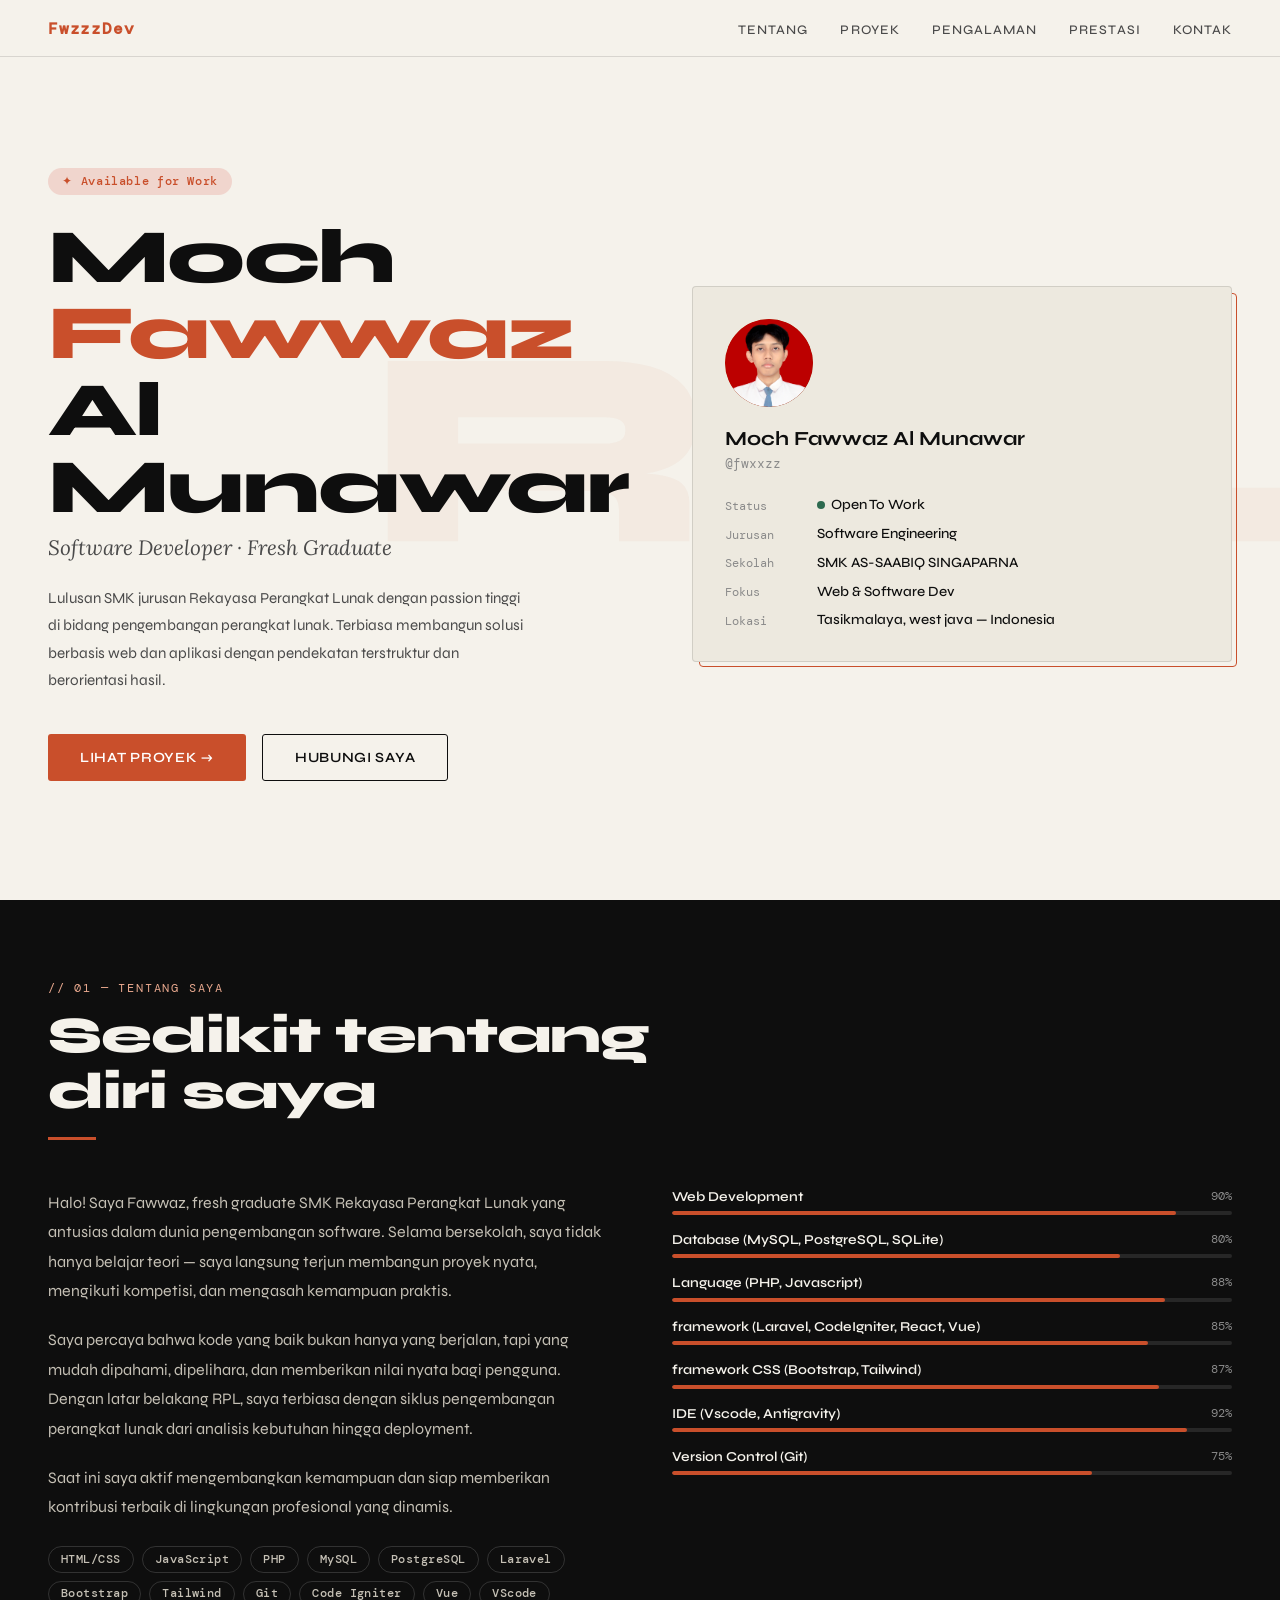
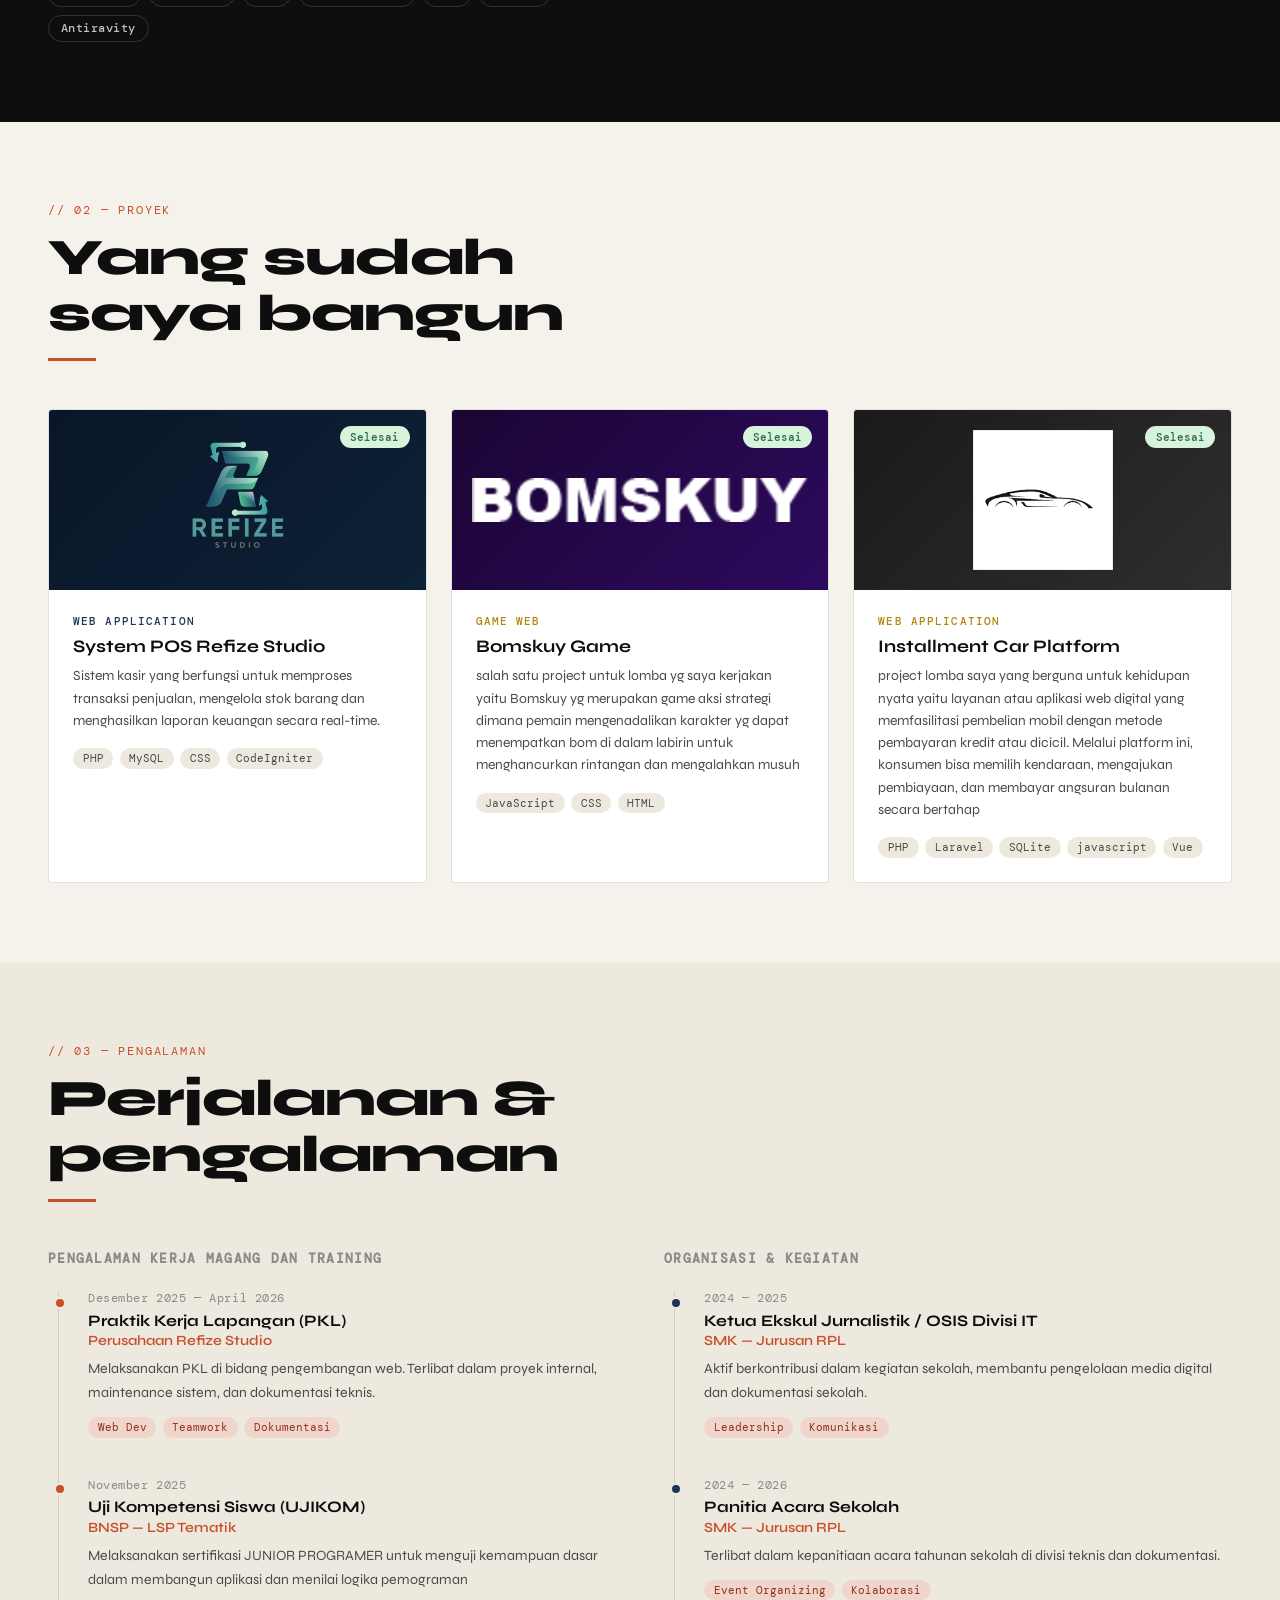
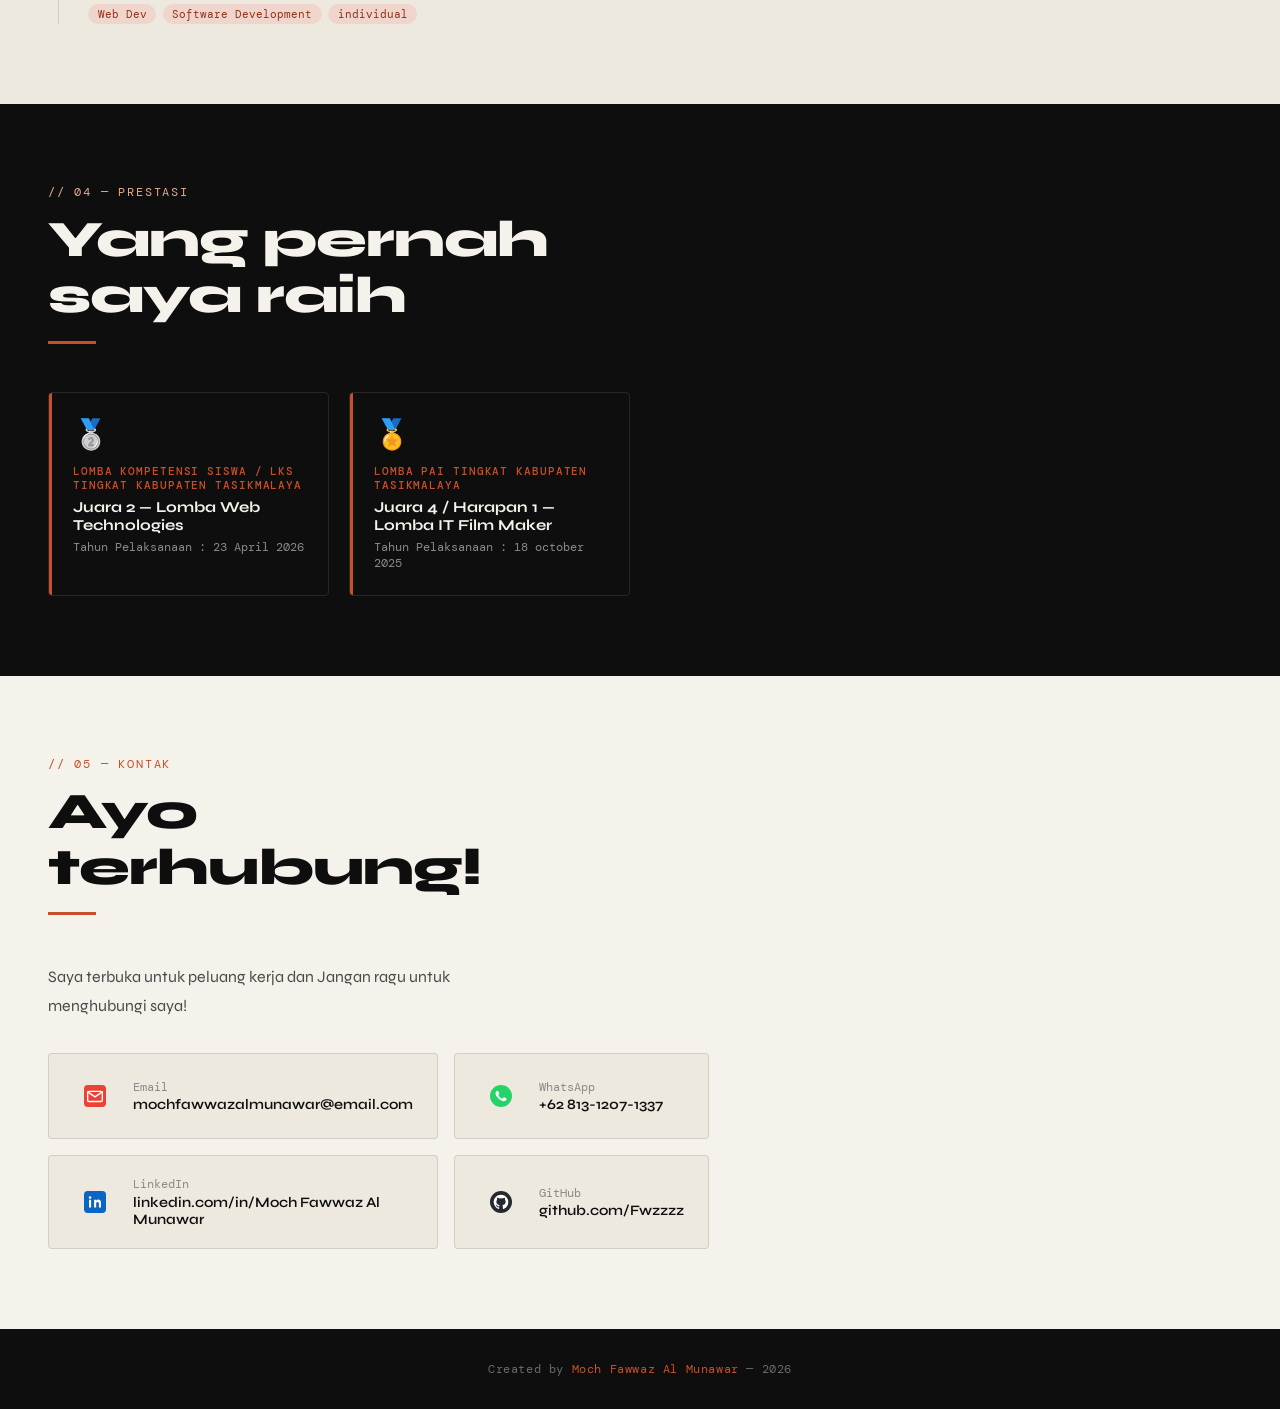
==== commit e6428a8a: "update kode" ====
--- a/index.html
+++ b/index.html
@@ -3,7 +3,7 @@
 <head>
 <meta charset="UTF-8">
 <meta name="viewport" content="width=device-width, initial-scale=1.0">
-<title>Moch Fawwaz Almunawar — RPL Developer</title>
+<title>Moch Fawwaz Al Munawar — Junior Web Developer</title>
 <link href="https://fonts.googleapis.com/css2?family=Syne:wght@400;500;600;700;800&family=DM+Mono:wght@300;400;500&family=Lora:ital,wght@0,400;0,500;1,400&display=swap" rel="stylesheet">
 <link rel="stylesheet" href="style.css">
 </head>
@@ -12,14 +12,18 @@
 <!-- NAV -->
 <nav>
   <div class="nav-logo">FwzzzDev</div>
-  <ul class="nav-links">
-    <li><a href="#about">Tentang</a></li>
-    <li><a href="#projects">Proyek</a></li>
-    <li><a href="#experience">Pengalaman</a></li>
-    <li><a href="#achievements">Prestasi</a></li>
-    <li><a href="#contact">Kontak</a></li>
+  <ul class="nav-links" id="navLinks">
+    <li><a href="#about" class="nav-link-item">Tentang</a></li>
+    <li><a href="#projects" class="nav-link-item">Proyek</a></li>
+    <li><a href="#experience" class="nav-link-item">Pengalaman</a></li>
+    <li><a href="#achievements" class="nav-link-item">Prestasi</a></li>
+    <li><a href="#contact" class="nav-link-item">Kontak</a></li>
   </ul>
+  <button class="nav-hamburger" id="navHamburger" aria-label="Toggle menu" aria-expanded="false">
+    <span></span><span></span><span></span>
+  </button>
 </nav>
+<div class="nav-mobile-overlay" id="navOverlay"></div>
 
 <!-- HERO -->
 <section id="hero">
@@ -27,7 +31,7 @@
 
   <div class="hero-left">
     <div class="hero-tag fade-up">✦ Available for Work</div>
-    <h1 class="hero-name fade-up delay-1">Moch<br><span>Fawwaz</span><br>Almunawar</h1>
+    <h1 class="hero-name fade-up delay-1">Moch<br><span>Fawwaz</span><br>Al Munawar</h1>
     <p class="hero-title fade-up delay-2">Software Developer · Fresh Graduate</p>
     <p class="hero-desc fade-up delay-3">
       Lulusan SMK jurusan Rekayasa Perangkat Lunak dengan passion tinggi di bidang pengembangan perangkat lunak. Terbiasa membangun solusi berbasis web dan aplikasi dengan pendekatan terstruktur dan berorientasi hasil.
@@ -43,7 +47,7 @@
       <div class="profile-avatar">
         <img src="assets/fawwaz.png" alt="Foto Fawwaz" class="profile-avatar-img">
       </div>
-      <div class="profile-name">Moch Fawwaz Almunawar</div>
+      <div class="profile-name">Moch Fawwaz Al Munawar</div>
       <div class="profile-sub">@fwxxzz</div>
       <div class="profile-info">
         <div class="profile-row">
@@ -52,7 +56,7 @@
         </div>
         <div class="profile-row">
           <span class="label">Jurusan</span>
-          <span class="val">Rekayasa Perangkat Lunak</span>
+          <span class="val">Software Engineering</span>
         </div>
         <div class="profile-row">
           <span class="label">Sekolah</span>
@@ -64,7 +68,7 @@
         </div>
         <div class="profile-row">
           <span class="label">Lokasi</span>
-          <span class="val">Jakarta — Indonesia</span>
+          <span class="val">Tasikmalaya, west java — Indonesia</span>
         </div>
       </div>
     </div>
@@ -199,7 +203,7 @@
       <div class="project-body">
         <div class="project-type" style="color: var(--gold);">Web Application</div>
         <div class="project-title">Installment Car Platform</div>
-        <p class="project-desc">adalah layanan atau aplikasi web digital yang memfasilitasi pembelian mobil dengan metode pembayaran kredit atau dicicil. Melalui platform ini, konsumen bisa memilih kendaraan, mengajukan pembiayaan, dan membayar angsuran bulanan secara bertahap</p>
+        <p class="project-desc">project lomba saya yang berguna untuk kehidupan nyata yaitu layanan atau aplikasi web digital yang memfasilitasi pembelian mobil dengan metode pembayaran kredit atau dicicil. Melalui platform ini, konsumen bisa memilih kendaraan, mengajukan pembiayaan, dan membayar angsuran bulanan secara bertahap</p>
         <div class="project-stack">
           <span class="stack-pill">PHP</span>
           <span class="stack-pill">Laravel</span>
@@ -224,7 +228,7 @@
       <div class="timeline">
         <div class="timeline-item">
           <div class="timeline-dot"></div>
-          <div class="timeline-date">Desember 2025 — Maret 2026 (4 bulan)</div>
+          <div class="timeline-date">Desember 2025 — April 2026</div>
           <div class="timeline-role">Praktik Kerja Lapangan (PKL)</div>
           <div class="timeline-org">Perusahaan Refize Studio</div>
           <p class="timeline-desc">Melaksanakan PKL di bidang pengembangan web. Terlibat dalam proyek internal, maintenance sistem, dan dokumentasi teknis.</p>
@@ -314,7 +318,7 @@
     <h2 class="section-title">Ayo<br>terhubung!</h2>
     <div class="section-divider"></div>
     <p style="font-size: 1rem; line-height: 1.8; color: var(--ink-soft); max-width: 480px;">
-      Saya terbuka untuk peluang kerja, kolaborasi proyek, maupun diskusi seputar pengembangan software. Jangan ragu untuk menghubungi saya!
+      Saya terbuka untuk peluang kerja dan Jangan ragu untuk menghubungi saya!
     </p>
 
     <div class="contact-grid">
@@ -349,7 +353,7 @@
       </a>
 
       <!-- LINKEDIN -->
-      <a href="https://linkedin.com/in/Moch Fawwaz Al munawar" class="contact-card" target="_blank" rel="noopener noreferrer">
+      <a href="https://www.linkedin.com/in/moch-fawwaz-al-munawar-a457a9409?utm_source=share_via&utm_content=profile&utm_medium=member_android" class="contact-card" target="_blank" rel="noopener noreferrer">
         <div class="contact-icon contact-icon--linkedin">
           <svg xmlns="http://www.w3.org/2000/svg" width="22" height="22" viewBox="0 0 24 24" fill="white">
             <rect width="24" height="24" rx="4" fill="#0A66C2"/>
@@ -360,7 +364,7 @@
         </div>
         <div>
           <div class="contact-label">LinkedIn</div>
-          <div class="contact-val">linkedin.com/in/Moch Fawwaz Almunawar</div>
+          <div class="contact-val">linkedin.com/in/Moch Fawwaz Al Munawar</div>
         </div>
       </a>
 
@@ -384,8 +388,29 @@
 
 <!-- FOOTER -->
 <footer>
-  <p>Created by <span>Moch Fawwaz Almunawar</span> — 2026</p>
+  <p>Created by <span>Moch Fawwaz Al Munawar</span> — 2026</p>
 </footer>
 
+<script>
+const hamburger = document.getElementById('navHamburger');
+const navLinks  = document.getElementById('navLinks');
+const overlay   = document.getElementById('navOverlay');
+
+function toggleMenu(open) {
+  const isOpen = open !== undefined ? open : !navLinks.classList.contains('open');
+  navLinks.classList.toggle('open', isOpen);
+  hamburger.classList.toggle('active', isOpen);
+  overlay.classList.toggle('active', isOpen);
+  hamburger.setAttribute('aria-expanded', isOpen);
+  document.body.style.overflow = isOpen ? 'hidden' : '';
+}
+
+hamburger.addEventListener('click', () => toggleMenu());
+overlay.addEventListener('click', () => toggleMenu(false));
+
+document.querySelectorAll('.nav-link-item').forEach(link => {
+  link.addEventListener('click', () => toggleMenu(false));
+});
+</script>
 </body>
 </html>
--- a/style.css
+++ b/style.css
@@ -410,14 +410,183 @@
 .delay-3 { animation-delay: 0.3s; }
 .delay-4 { animation-delay: 0.4s; }
 
-/* ---- RESPONSIVE ---- */
+/* =============================================
+   HAMBURGER MENU
+   ============================================= */
+
+.nav-hamburger {
+  display: none;
+  flex-direction: column;
+  justify-content: center;
+  align-items: center;
+  gap: 5px;
+  width: 40px; height: 40px;
+  background: none; border: none; cursor: pointer;
+  padding: 4px; z-index: 200;
+  flex-shrink: 0;
+}
+.nav-hamburger span {
+  display: block;
+  width: 24px; height: 2px;
+  background: var(--ink);
+  border-radius: 2px;
+  transition: transform 0.3s ease, opacity 0.3s ease, width 0.3s ease;
+  transform-origin: center;
+}
+.nav-hamburger.active span:nth-child(1) { transform: translateY(7px) rotate(45deg); }
+.nav-hamburger.active span:nth-child(2) { opacity: 0; transform: scaleX(0); }
+.nav-hamburger.active span:nth-child(3) { transform: translateY(-7px) rotate(-45deg); }
+
+.nav-mobile-overlay {
+  display: none;
+  position: fixed; inset: 0; z-index: 98;
+  background: rgba(0,0,0,0.4);
+  backdrop-filter: blur(2px);
+  opacity: 0; transition: opacity 0.3s;
+}
+.nav-mobile-overlay.active { opacity: 1; }
+
+/* =============================================
+   RESPONSIVE — TABLET (max 900px)
+   ============================================= */
+@media (max-width: 900px) {
+  /* Experience grid */
+  #experience > div[style*="grid"] {
+    grid-template-columns: 1fr !important;
+    gap: 2rem !important;
+  }
+}
+
+/* =============================================
+   RESPONSIVE — MOBILE (max 768px)
+   ============================================= */
 @media (max-width: 768px) {
-  nav { padding: 1rem 1.5rem; }
-  .nav-links { display: none; }
-  #hero { grid-template-columns: 1fr; padding: 5rem 1.5rem 3rem; gap: 2.5rem; }
-  .hero-bg-text { font-size: 40vw; }
+
+  /* ---- NAV ---- */
+  nav {
+    padding: 0.9rem 1.25rem;
+    position: fixed;
+  }
+  .nav-hamburger { display: flex; }
+
+  .nav-links {
+    display: flex !important;
+    flex-direction: column;
+    position: fixed;
+    top: 0; right: 0;
+    width: min(280px, 80vw);
+    height: 100dvh;
+    background: var(--paper);
+    z-index: 199;
+    padding: 5rem 2rem 2rem;
+    gap: 0;
+    box-shadow: -4px 0 24px rgba(0,0,0,0.12);
+    transform: translateX(100%);
+    transition: transform 0.35s cubic-bezier(0.4,0,0.2,1);
+    list-style: none;
+    border-left: 1px solid var(--border);
+    overflow-y: auto;
+  }
+  .nav-links.open { transform: translateX(0); }
+  .nav-mobile-overlay { display: block; pointer-events: none; }
+  .nav-mobile-overlay.active { pointer-events: all; }
+
+  .nav-links li { border-bottom: 1px solid var(--border); }
+  .nav-links li:first-child { border-top: 1px solid var(--border); }
+  .nav-links a {
+    display: block;
+    padding: 1rem 0;
+    font-size: 1rem;
+    letter-spacing: 0.06em;
+    color: var(--ink-soft);
+  }
+  .nav-links a:hover { color: var(--accent); padding-left: 0.5rem; }
+
+  /* ---- HERO ---- */
+  #hero {
+    grid-template-columns: 1fr;
+    padding: 5rem 1.25rem 2.5rem;
+    gap: 2rem;
+    min-height: auto;
+  }
+  .hero-bg-text { font-size: 38vw; opacity: 0.04; }
   .hero-right { order: -1; }
-  section { padding: 4rem 1.5rem; }
-  .about-grid { grid-template-columns: 1fr; gap: 2.5rem; }
-  .contact-grid { grid-template-columns: 1fr; }
-}
+
+  .hero-name { font-size: clamp(2.2rem, 10vw, 3.5rem); }
+  .hero-title { font-size: 1.05rem; }
+  .hero-desc { font-size: 0.9rem; }
+
+  .profile-card { padding: 1.5rem; }
+  .profile-avatar { width: 72px; height: 72px; font-size: 1.8rem; }
+
+  .hero-cta-group { flex-direction: column; gap: 0.75rem; }
+  .btn-primary, .btn-outline { width: 100%; justify-content: center; }
+
+  /* ---- SECTIONS ---- */
+  section { padding: 3rem 1.25rem; }
+
+  .section-title { font-size: clamp(1.6rem, 7vw, 2.5rem); }
+
+  /* ---- ABOUT ---- */
+  .about-grid {
+    grid-template-columns: 1fr;
+    gap: 2rem;
+  }
+  .about-text p { font-size: 0.92rem; }
+  .skills-grid { gap: 0.75rem; }
+  .skill-name { font-size: 0.78rem; }
+  .tech-tags { gap: 0.4rem; }
+  .tech-tag { font-size: 0.68rem; padding: 0.25rem 0.6rem; }
+
+  /* ---- PROJECTS ---- */
+  .projects-grid {
+    grid-template-columns: 1fr;
+    gap: 1.25rem;
+  }
+  .project-thumb { height: 160px; }
+  .project-title { font-size: 1rem; }
+  .project-desc { font-size: 0.83rem; }
+
+  /* ---- EXPERIENCE ---- */
+  #experience > div[style] {
+    display: flex !important;
+    flex-direction: column !important;
+    gap: 2rem !important;
+  }
+  .timeline { padding-left: 1.75rem; }
+  .timeline-role { font-size: 0.92rem; }
+  .timeline-desc { font-size: 0.83rem; }
+
+  /* ---- ACHIEVEMENTS ---- */
+  .achievements-grid {
+    grid-template-columns: 1fr;
+    gap: 1rem;
+  }
+  .achievement-card { padding: 1.25rem; }
+  .achievement-title { font-size: 0.88rem; }
+
+  /* ---- CONTACT ---- */
+  .contact-wrap { max-width: 100%; }
+  .contact-grid {
+    grid-template-columns: 1fr;
+    gap: 0.75rem;
+  }
+  .contact-card {
+    padding: 1rem 1.1rem;
+    gap: 0.85rem;
+  }
+  .contact-val { font-size: 0.8rem; word-break: break-all; }
+
+  /* ---- FOOTER ---- */
+  footer { font-size: 0.7rem; padding: 1.5rem 1.25rem; }
+}
+
+/* =============================================
+   RESPONSIVE — SMALL MOBILE (max 400px)
+   ============================================= */
+@media (max-width: 400px) {
+  .hero-name { font-size: 2rem; }
+  .profile-row { flex-wrap: wrap; gap: 0.3rem; }
+  .profile-row .label { min-width: 70px; }
+  .contact-val { font-size: 0.75rem; }
+}
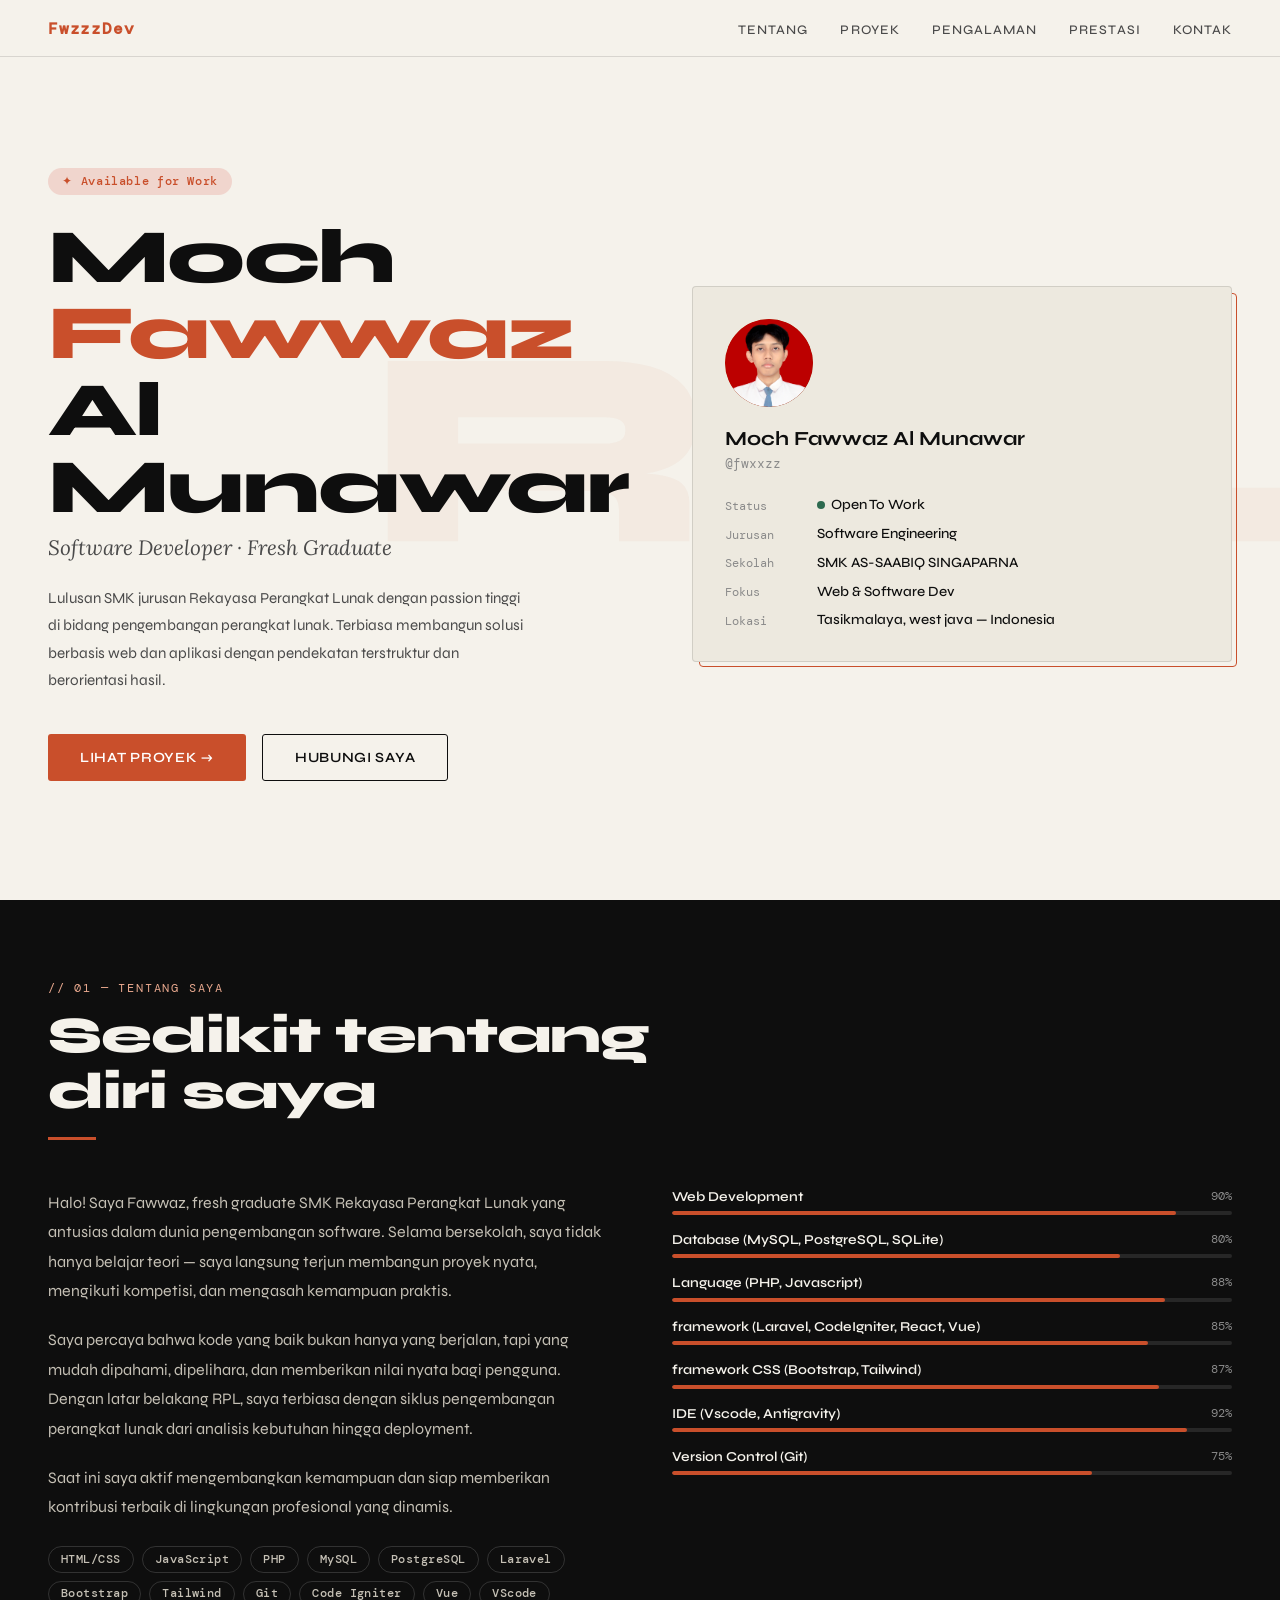
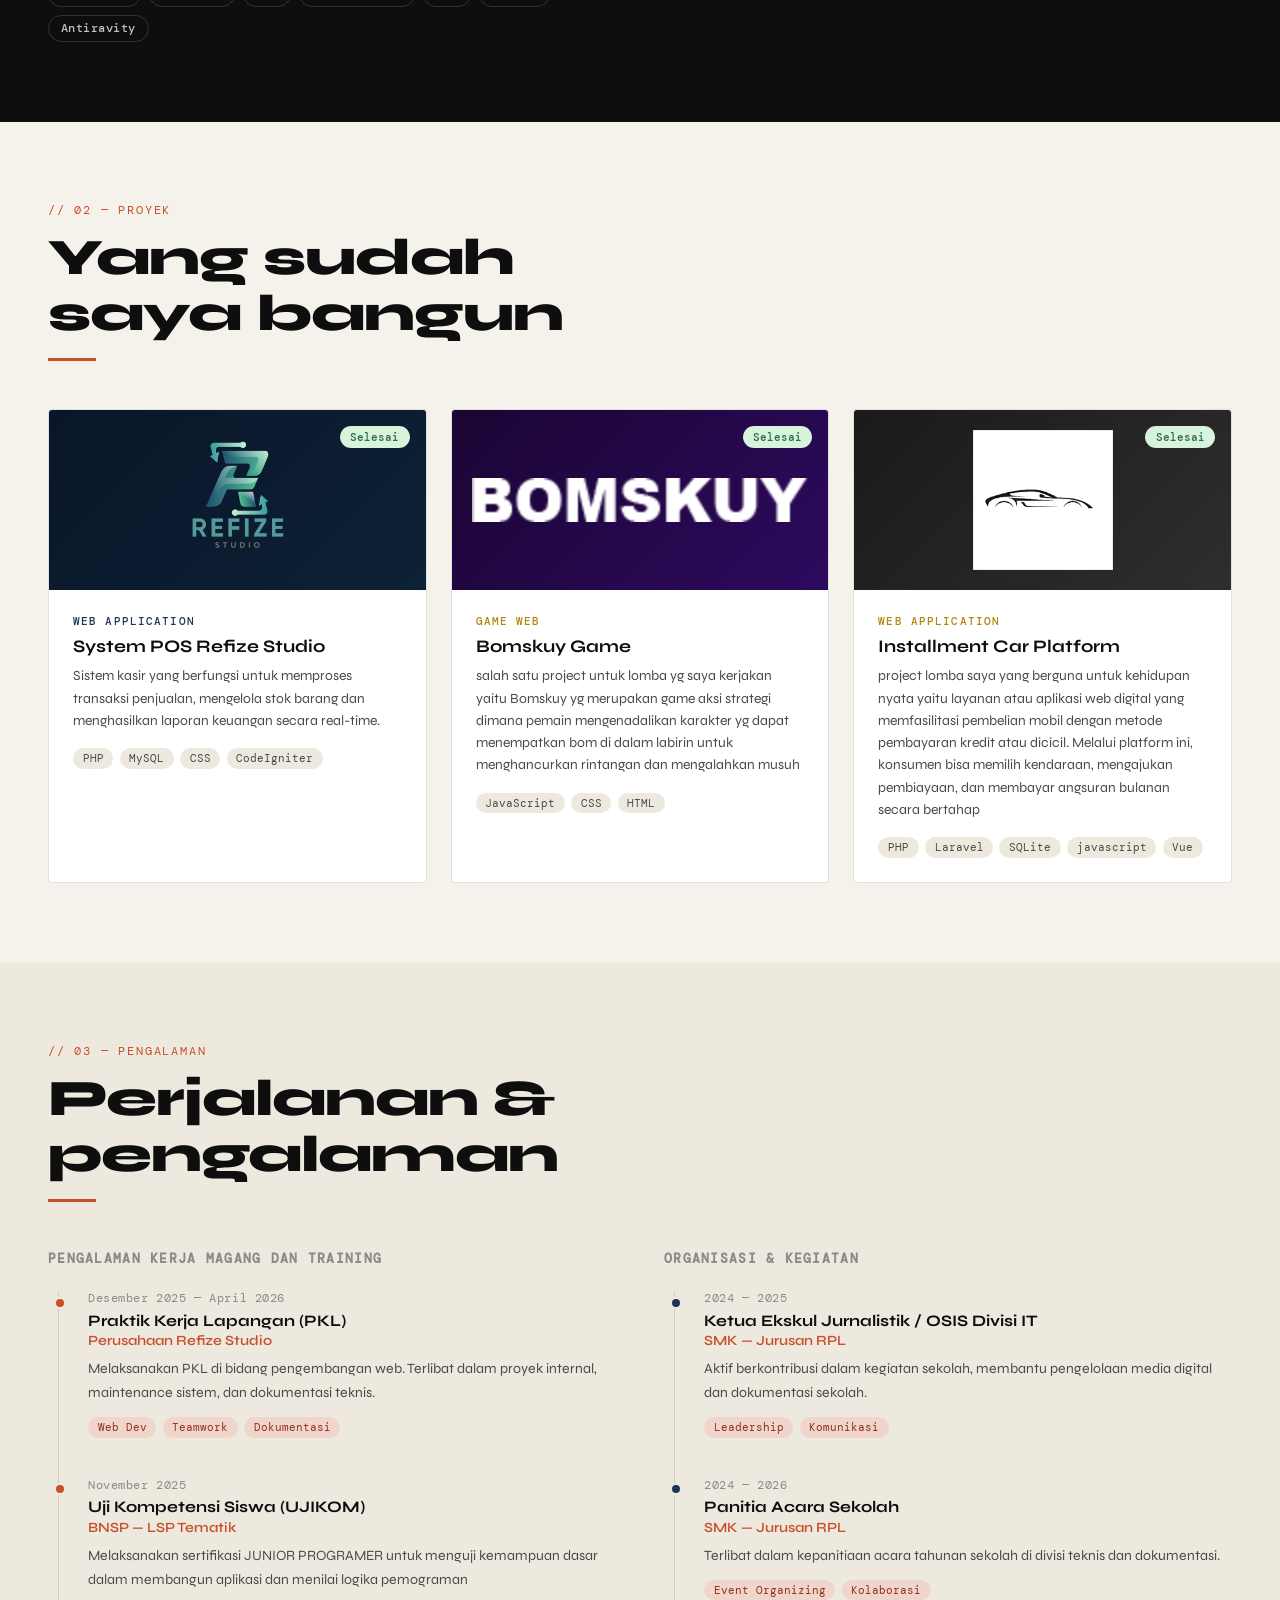
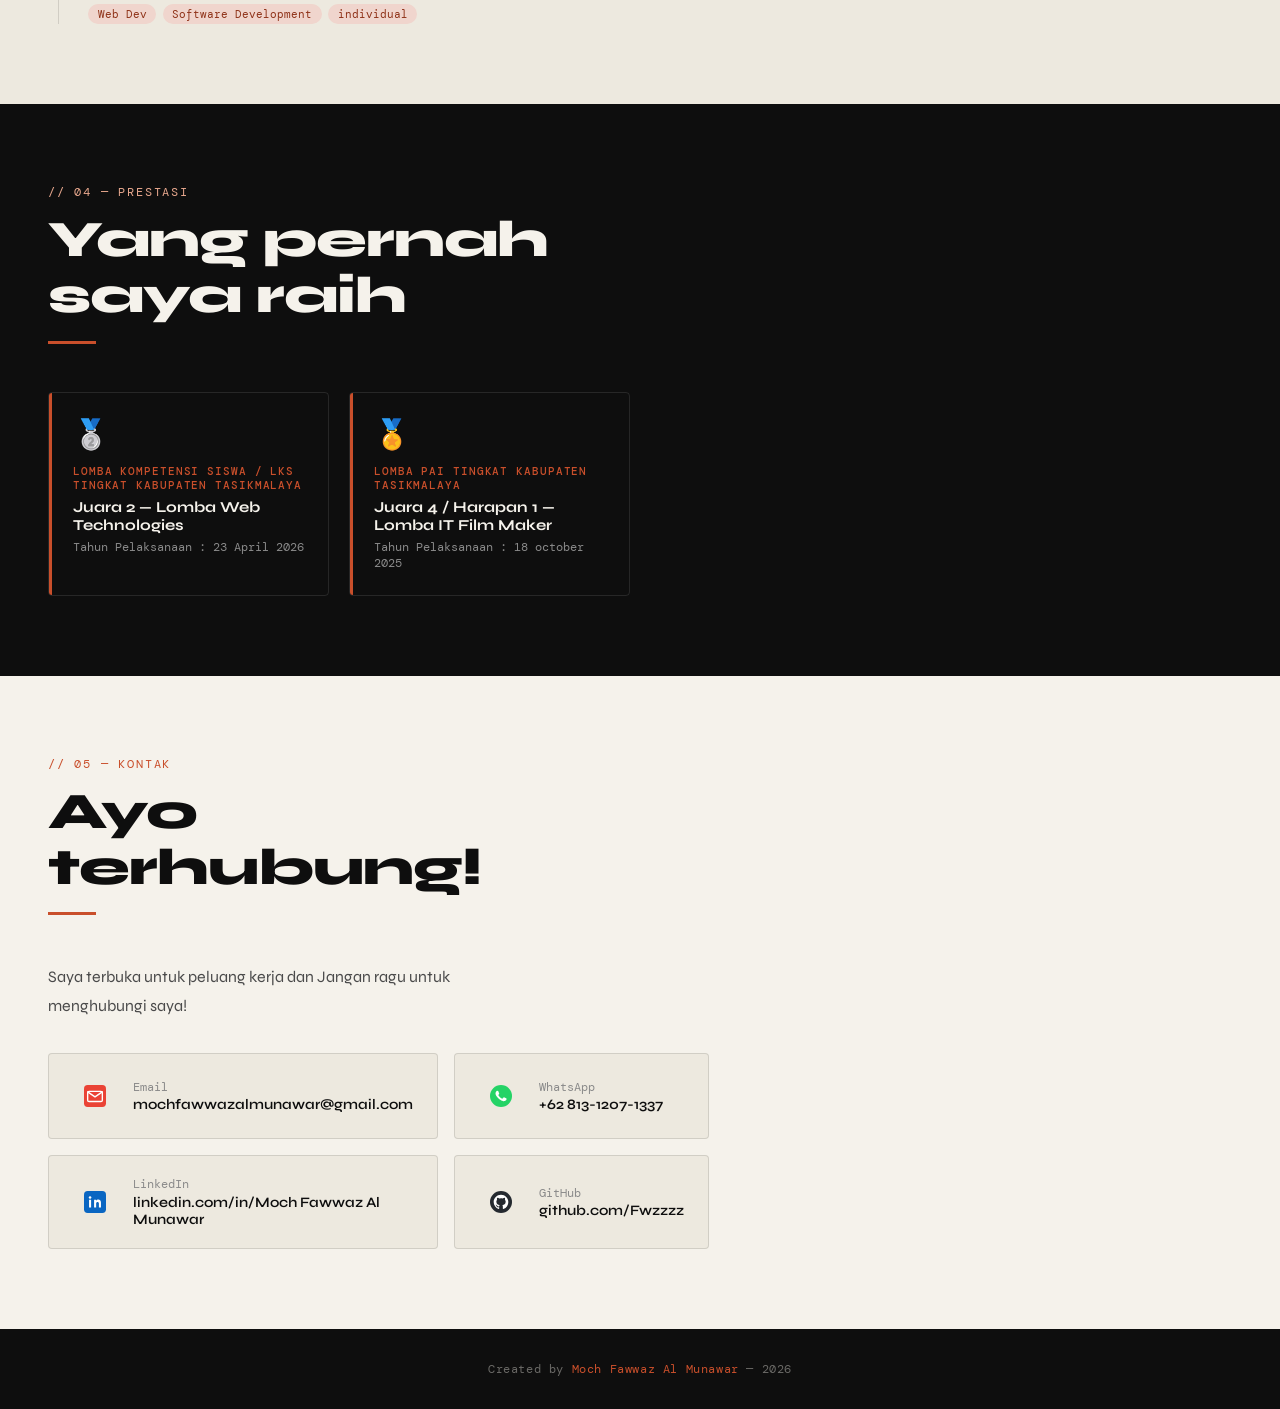
==== commit ca6ce385: "update kode" ====
--- a/index.html
+++ b/index.html
@@ -324,7 +324,7 @@
     <div class="contact-grid">
 
       <!-- EMAIL -->
-      <a href="mailto:mochfawwazalmunawar@email.com" class="contact-card">
+      <a href="mailto:mochfawwazalmunawar@gmail.com" class="contact-card">
         <div class="contact-icon contact-icon--email">
           <svg xmlns="http://www.w3.org/2000/svg" width="22" height="22" viewBox="0 0 24 24" fill="none">
             <rect width="24" height="24" rx="4" fill="#EA4335"/>
@@ -334,7 +334,7 @@
         </div>
         <div>
           <div class="contact-label">Email</div>
-          <div class="contact-val">mochfawwazalmunawar@email.com</div>
+          <div class="contact-val">mochfawwazalmunawar@gmail.com</div>
         </div>
       </a>
 
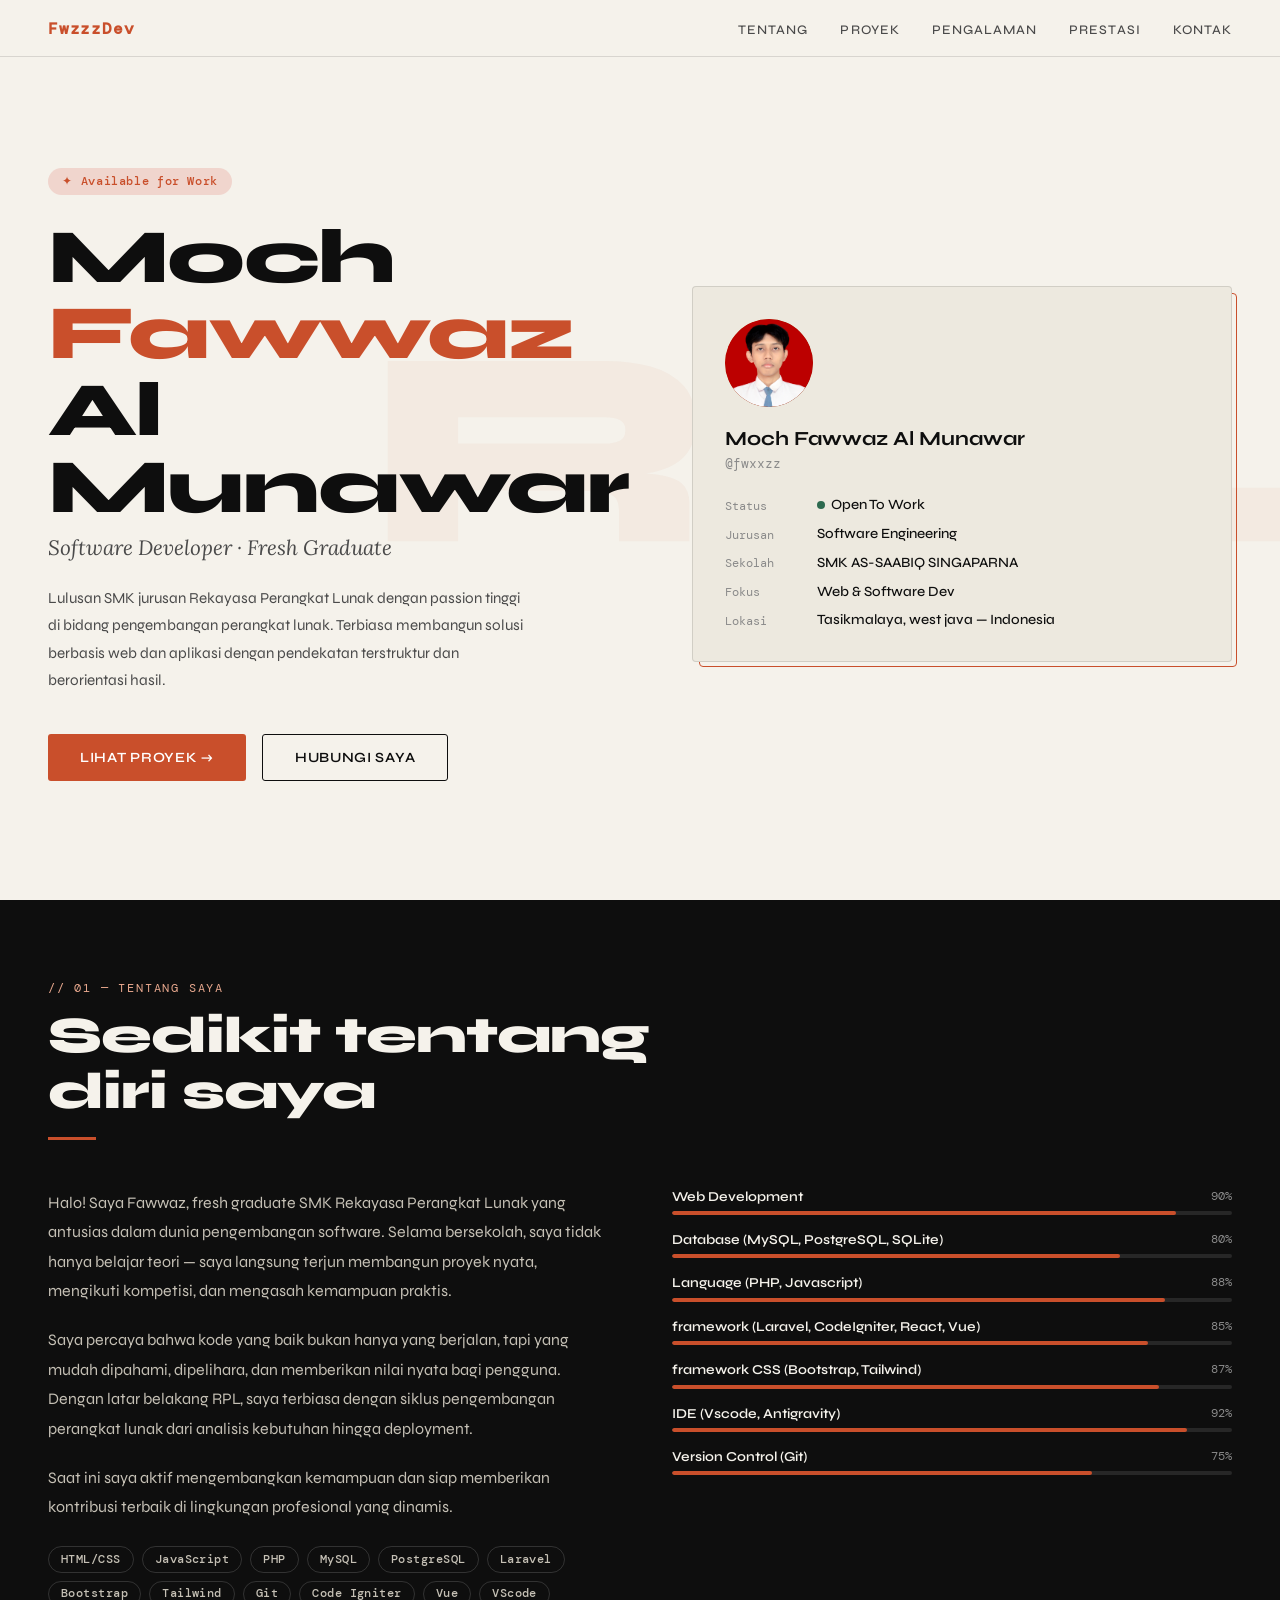
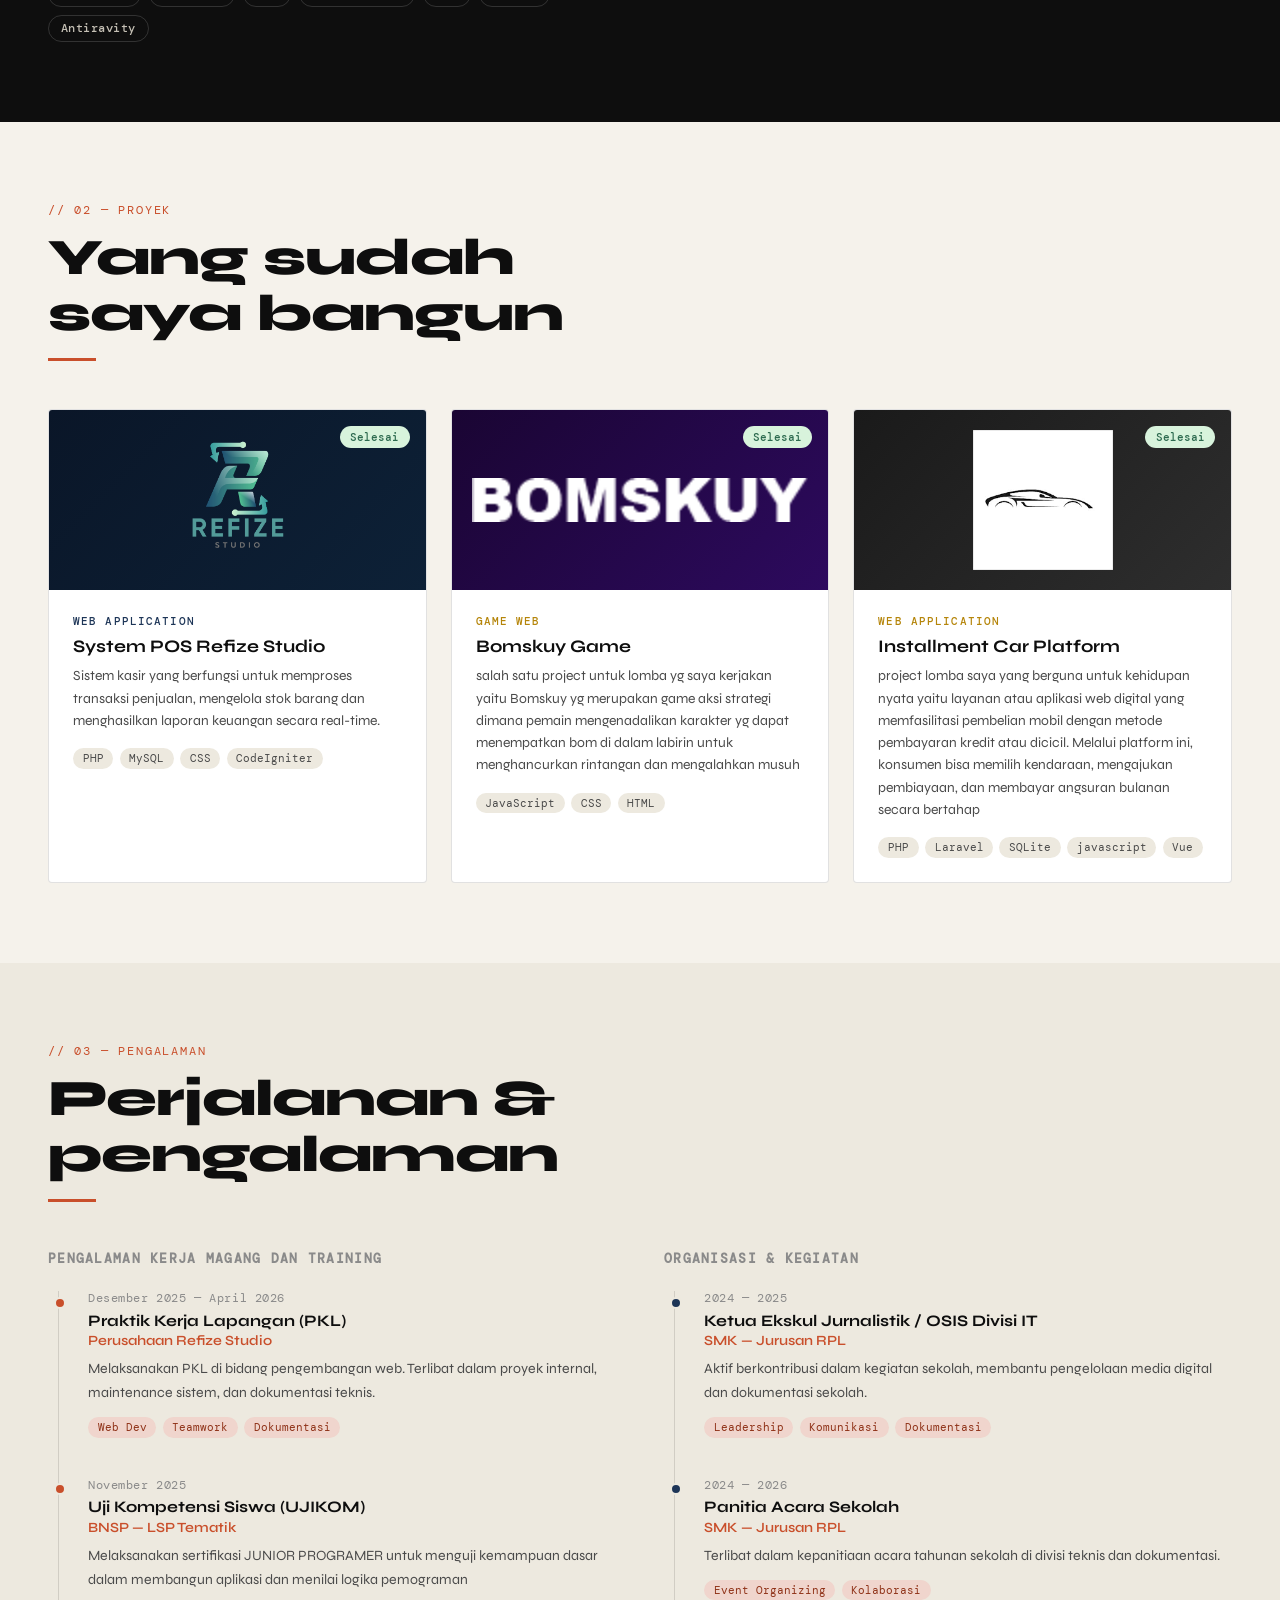
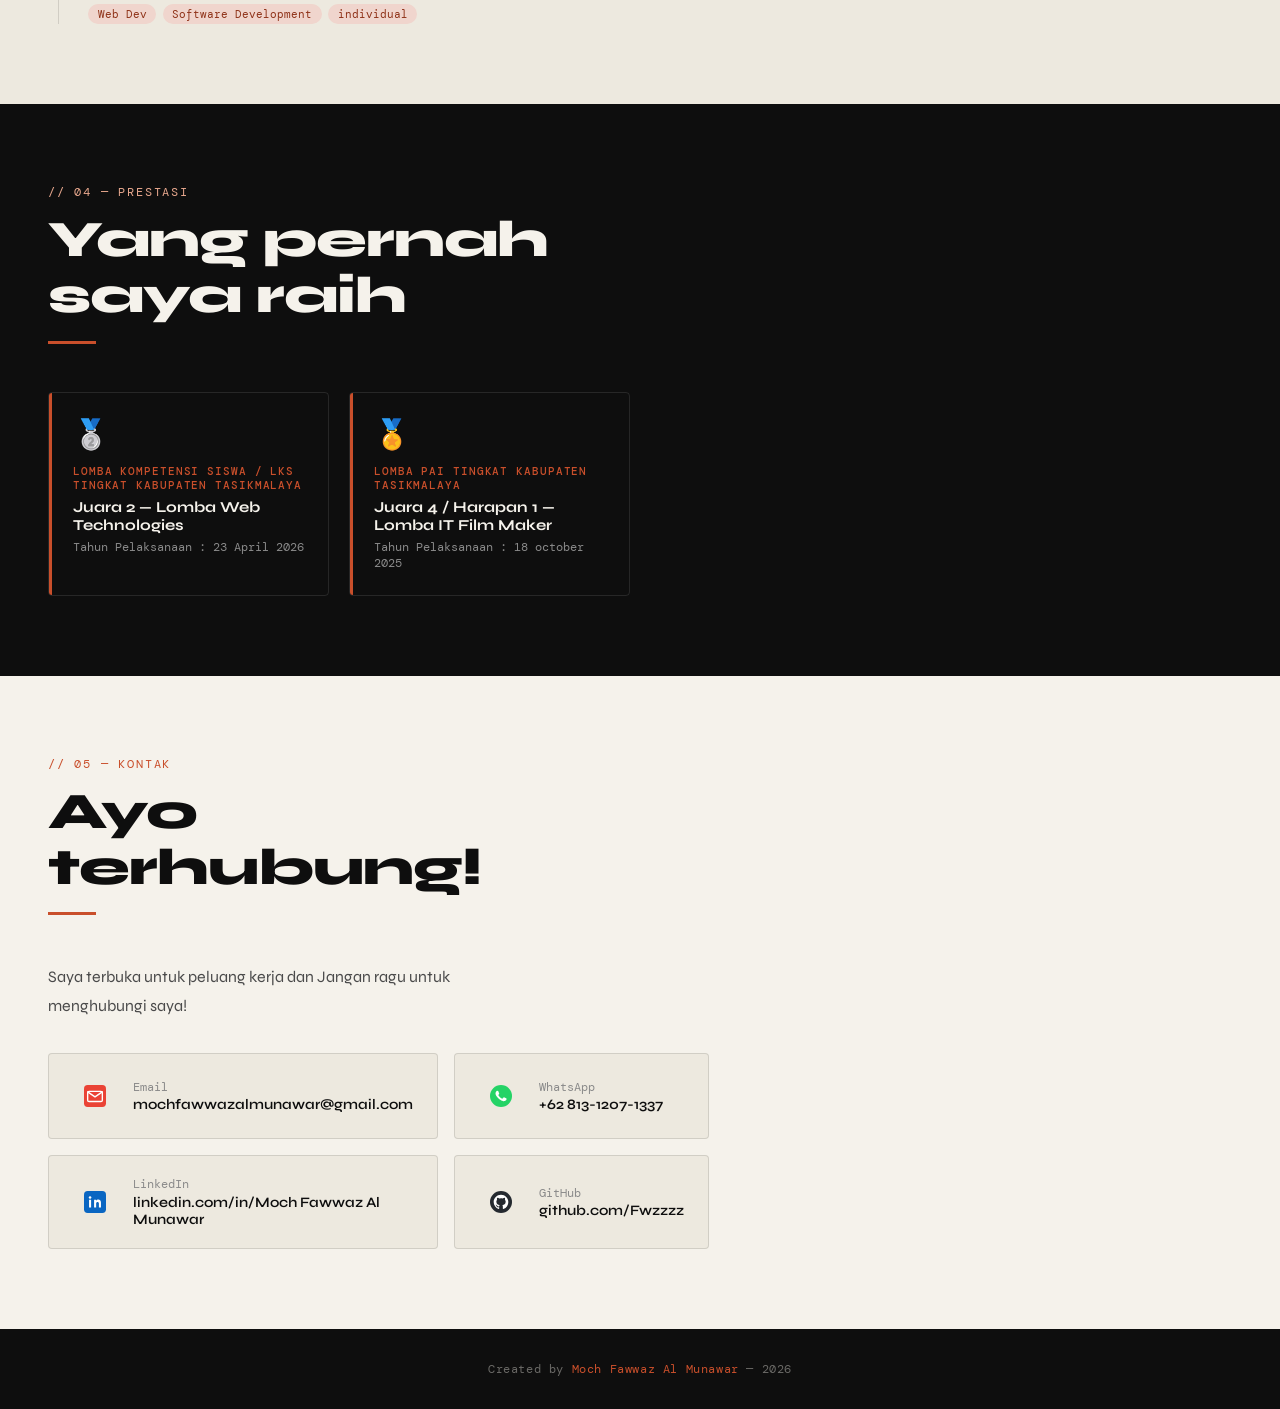
==== commit 78ae1858: "update kode" ====
--- a/index.html
+++ b/index.html
@@ -266,6 +266,7 @@
           <div class="timeline-tags">
             <span class="timeline-tag">Leadership</span>
             <span class="timeline-tag">Komunikasi</span>
+            <span class="timeline-tag">Dokumentasi</span>
           </div>
         </div>
 
